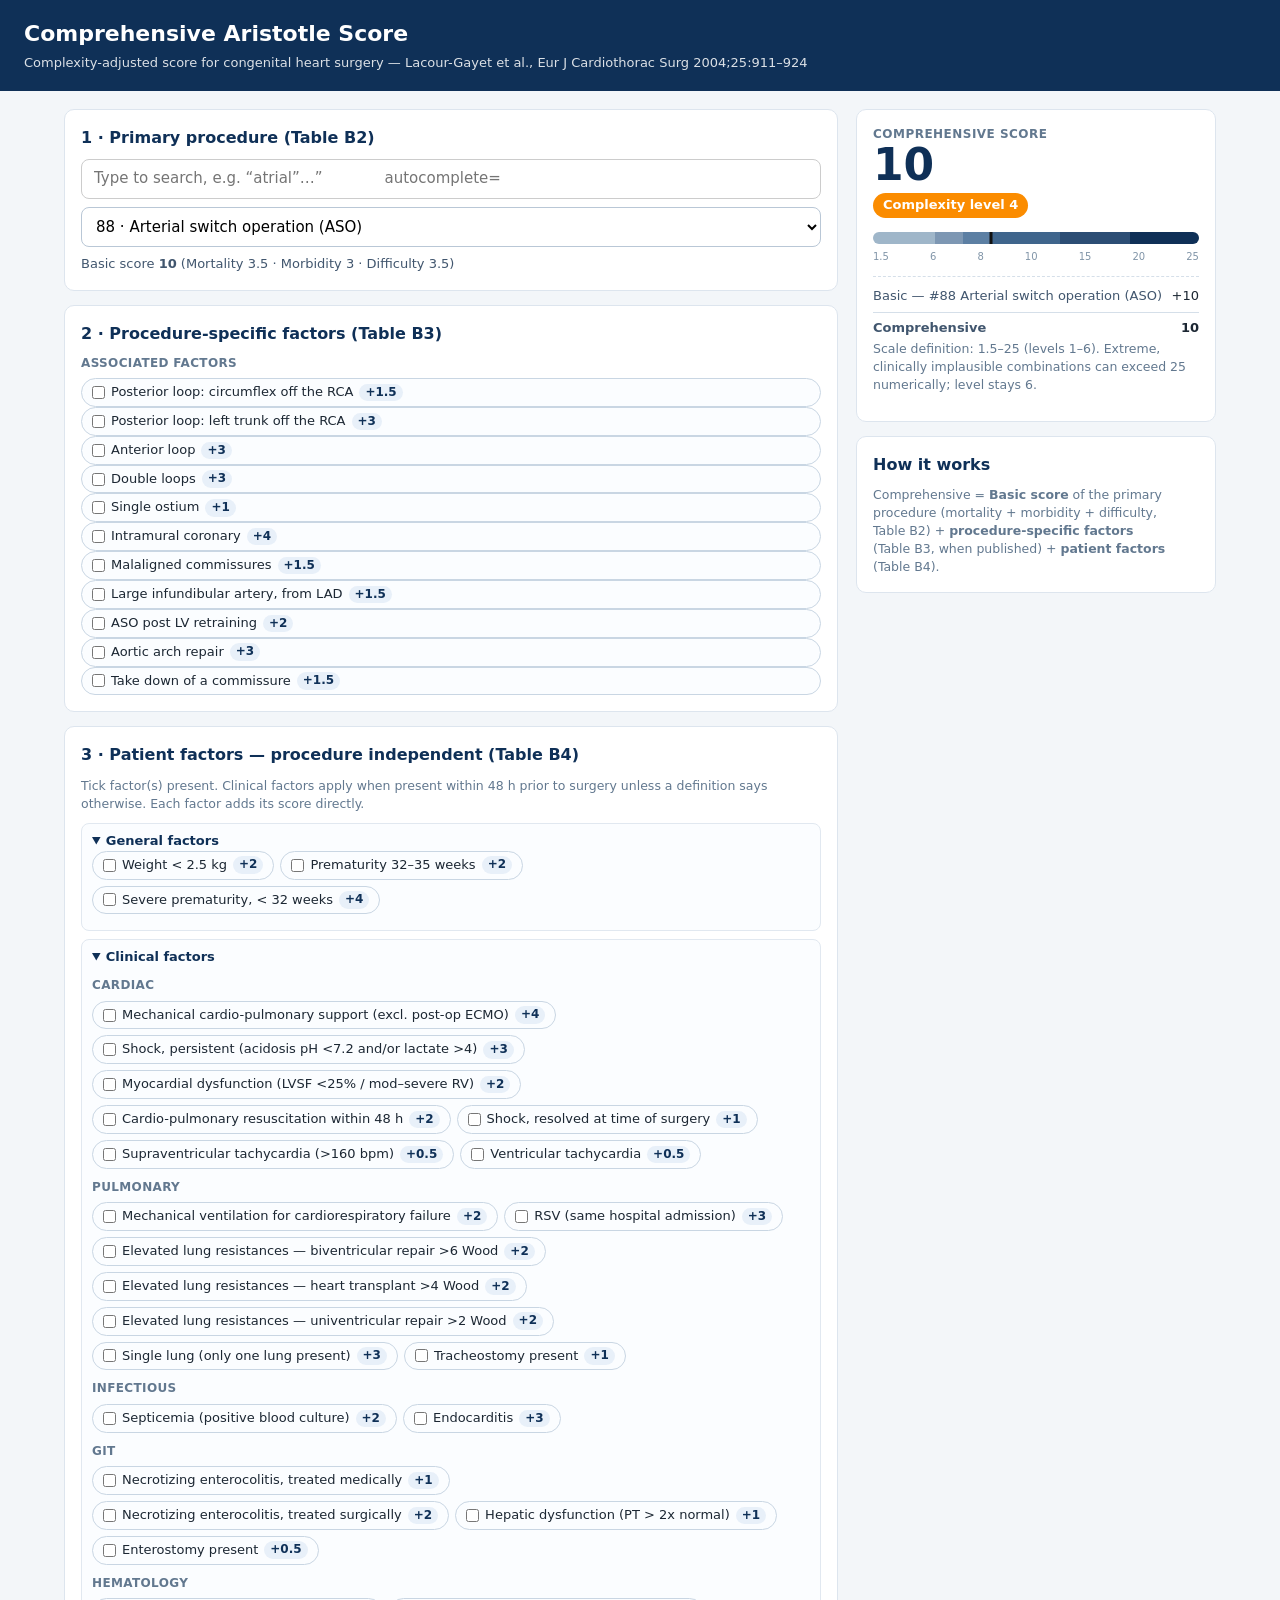
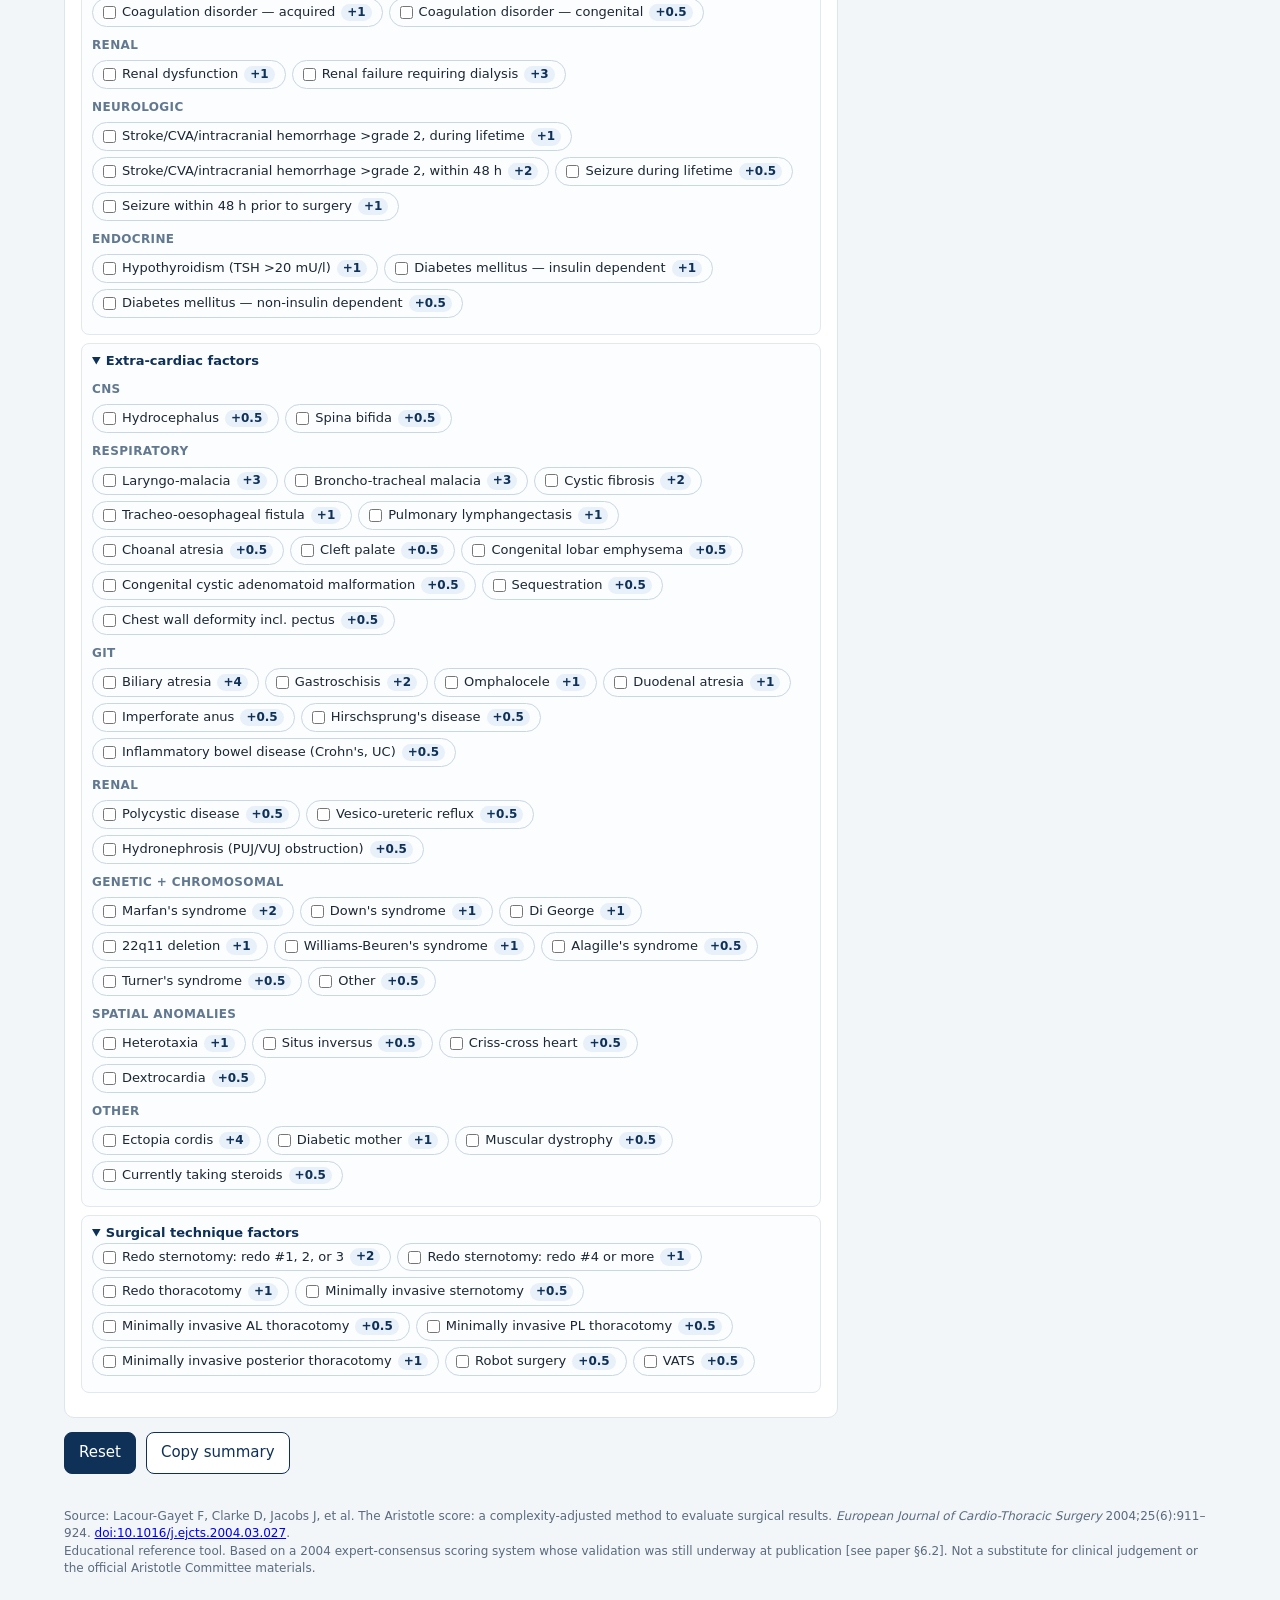
==== index.html @ 1d7e2fb7 "dropdown with typing" ====
<!DOCTYPE html>
<html lang="en">
<head>
<meta charset="utf-8">
<meta name="viewport" content="width=device-width, initial-scale=1">
<title>Comprehensive Aristotle Score Calculator</title>
<style>
*{box-sizing:border-box}
body{margin:0;font:15px/1.45 system-ui,-apple-system,"Segoe UI",Roboto,sans-serif;color:#1c2733;background:#f3f6f9}
header{background:#0f3057;color:#fff;padding:18px 24px}
h1{margin:0;font-size:22px}
.sub{margin:4px 0 0;font-size:13px;opacity:.85}
main{display:grid;grid-template-columns:minmax(0,1fr) 360px;gap:18px;padding:18px 24px;max-width:1200px;margin:0 auto}
@media(max-width:900px){main{grid-template-columns:1fr}}
.card{background:#fff;border:1px solid #dde5ee;border-radius:10px;padding:16px;margin-bottom:14px}
.card h2{margin:0 0 10px;font-size:16px;color:#0f3057}
select,button{font:inherit}
select{width:100%;padding:9px 10px;border:1px solid #b9c7d6;border-radius:8px;background:#fff}
.info{margin-top:8px;font-size:13px;color:#41566e}
.chips{display:flex;flex-wrap:wrap;gap:6px;margin-bottom:8px}
.chip{display:flex;align-items:center;gap:6px;border:1px solid #c9d6e3;border-radius:999px;padding:4px 10px;font-size:13px;background:#fbfdff;cursor:pointer}
.chip input{margin:0}
.chip .pts{color:#0f3057;font-weight:600;font-size:12px;background:#e8f0f9;border-radius:999px;padding:0 6px}
.chip:has(input:checked){border-color:#0f3057;background:#e8f0f9}
details{border:1px solid #e1e8f0;border-radius:8px;margin-bottom:8px;padding:8px 10px;background:#fbfdff}
summary{cursor:pointer;font-weight:600;font-size:13px;color:#0f3057}
.subhead{font-size:12px;font-weight:700;text-transform:uppercase;letter-spacing:.03em;color:#62788f;margin:10px 0 6px}
aside{position:sticky;top:16px;align-self:start}
.score{font-size:44px;font-weight:700;color:#0f3057;line-height:1}
.score-label{font-size:12px;font-weight:700;text-transform:uppercase;letter-spacing:.04em;color:#62788f}
.level{display:inline-block;margin-top:6px;padding:3px 10px;border-radius:999px;font-size:13px;font-weight:600;color:#fff;background:#94a3b8}
.band{display:flex;height:12px;border-radius:999px;overflow:hidden;margin:14px 0 6px;position:relative}
.seg{height:100%}
.marker{position:absolute;top:-4px;bottom:-4px;width:3px;background:#111;border-radius:2px;transform:translateX(-50%)}
.bandscale{display:flex;justify-content:space-between;font-size:10px;color:#8195a8}
.bd{margin-top:12px;font-size:13px;border-top:1px dashed #d5dfe9;padding-top:8px}
.bd .row{display:flex;justify-content:space-between;gap:8px;padding:2px 0}
.bd .row.tot{font-weight:700;border-top:1px solid #d5dfe9;margin-top:4px;padding-top:6px}
.bd .lbl{color:#41566e}
.warn{margin-top:10px;font-size:13px;background:#fff7e6;border:1px solid #f0d9a8;color:#7a5b12;padding:8px 10px;border-radius:8px}
.row-btns{display:flex;gap:10px;flex-wrap:wrap}
button{padding:9px 14px;border-radius:8px;border:1px solid #0f3057;background:#0f3057;color:#fff;cursor:pointer}
button.secondary{background:#fff;color:#0f3057}
.hint{font-size:12.5px;color:#62788f;margin:0 0 10px}
footer{padding:16px 24px 30px;font-size:12px;color:#5a6b7d;max-width:1200px;margin:0 auto}
.none-note{font-size:13px;color:#62788f;font-style:italic}
#proc-search {
  width: 100%;
  margin-bottom: .5rem;
  padding: .5rem .75rem;
  font: inherit;
  border: 1px solid #ccc;
  border-radius: .5rem;
}
</style>
</head>
<body>
<header>
  <h1>Comprehensive Aristotle Score</h1>
  <p class="sub">Complexity-adjusted score for congenital heart surgery — Lacour-Gayet et&nbsp;al., Eur J Cardiothorac Surg 2004;25:911–924</p>
</header>
<main>
  <form id="form" onsubmit="return false">
    <section class="card">
      <!-- <h2>1 · Primary procedure (Table B2)</h2>
      <select id="proc" aria-label="Primary procedure"></select>
      <div id="proc-info" class="info"></div> -->

      <h2>1 · Primary procedure (Table B2)</h2>
      <input id="proc-search" type="text" list="proc-list"
             placeholder="Type to search, e.g. “atrial”…”
             autocomplete="off" spellcheck="false"
             aria-label="Search primary procedure">
      <datalist id="proc-list"></datalist>
      <select id="proc" aria-label="Primary procedure"></select>
      <div id="proc-info" class="info"></div>


    </section>

    <section class="card" id="sec-specific" hidden>
      <h2>2 · Procedure-specific factors (Table B3)</h2>
      <div id="specifics"></div>
    </section>

    <section class="card">
      <h2>3 · Patient factors — procedure independent (Table B4)</h2>
      <p class="hint">Tick factor(s) present. Clinical factors apply when present within 48&nbsp;h prior to surgery unless a definition says otherwise. Each factor adds its score directly.</p>
      <div id="b4body"></div>
    </section>

    <div class="row-btns">
      <button type="button" id="btn-reset">Reset</button>
      <button type="button" class="secondary" id="btn-copy">Copy summary</button>
    </div>
  </form>

  <aside>
    <div class="card">
      <div class="score-label">Comprehensive score</div>
      <div id="score" class="score">—</div>
      <div><span id="level" class="level">Select a procedure</span></div>
      <div class="band" id="band"></div>
      <div class="bandscale"><span>1.5</span><span>6</span><span>8</span><span>10</span><span>15</span><span>20</span><span>25</span></div>
      <div id="breakdown" class="bd"></div>
      <div id="override-note" class="warn" hidden></div>
      <p class="hint">Scale definition: 1.5–25 (levels 1–6). Extreme, clinically implausible combinations can exceed 25 numerically; level stays 6.</p>
    </div>
    <div class="card">
      <h2>How it works</h2>
      <p class="hint" style="margin:0">Comprehensive = <b>Basic score</b> of the primary procedure (mortality + morbidity + difficulty, Table&nbsp;B2) + <b>procedure-specific factors</b> (Table&nbsp;B3, when published) + <b>patient factors</b> (Table&nbsp;B4).</p>
    </div>
  </aside>
</main>
<footer>
  Source: Lacour-Gayet F, Clarke D, Jacobs J, et&nbsp;al. The Aristotle score: a complexity-adjusted method to evaluate surgical results.
  <i>European Journal of Cardio-Thoracic Surgery</i> 2004;25(6):911–924. <a href="https://doi.org/10.1016/j.ejcts.2004.03.027">doi:10.1016/j.ejcts.2004.03.027</a>.<br>
  Educational reference tool. Based on a 2004 expert-consensus scoring system whose validation was still underway at publication [see paper §6.2]. Not a substitute for clinical judgement or the official Aristotle Committee materials.
</footer>
<script>
"use strict";
/* Table B2: [no, name, mortality, morbidity, difficulty]. Total = sum of last three (verified against the paper). */
const B2R=[
  [1,"PFO, Primary closure",1.0,1.0,1.0],
  [2,"ASD repair, Primary closure",1.0,1.0,1.0],
  [3,"ASD repair, Patch",1.0,1.0,1.0],
  [4,"ASD, Common atrium (Single atrium), Septation",1.0,1.0,1.8],
  [5,"ASD creation/enlargement",1.0,2.0,1.0],
  [6,"ASD partial closure",1.0,1.0,1.0],
  [7,"Atrial septal fenestration",2.0,2.0,1.0],
  [8,"VSD repair, Primary closure",2.0,2.0,2.0],
  [9,"VSD repair, Patch",2.0,2.0,2.0],
  [10,"VSD, Multiple, Repair",3.0,2.5,3.5],
  [11,"VSD creation/enlargement",3.0,3.0,3.0],
  [12,"Ventricular septal fenestration",3.0,2.0,2.5],
  [13,"AVC (AVSD) repair, Complete (CAVSD)",3.0,3.0,3.0],
  [14,"AVC (AVSD) repair, Intermediate (transitional)",1.5,1.5,2.0],
  [15,"AVC (AVSD) repair, Partial (incomplete) (PAVSD)",1.0,1.0,2.0],
  [16,"AP window repair",2.0,2.0,2.0],
  [17,"Pulmonary artery origin from ascending aorta (hemitruncus) repair",3.0,3.0,3.0],
  [18,"Truncus arteriosus repair",4.0,3.0,4.0],
  [19,"Valvuloplasty, Truncal valve",2.0,2.0,3.0],
  [20,"Valve replacement, Truncal valve",2.0,2.0,2.0],
  [21,"PAPVC repair",2.0,1.0,2.0],
  [22,"PAPVC, Scimitar, Repair",3.0,2.0,3.0],
  [23,"TAPVC repair",3.0,3.0,3.0],
  [24,"Cor triatriatum repair",2.0,2.0,2.8],
  [25,"Pulmonary venous stenosis repair",4.0,4.0,4.0],
  [26,"Atrial baffle procedure (non-Mustard, non-Senning)",2.8,2.0,3.0],
  [27,"Anomalous systemic venous connection repair",2.0,2.0,3.0],
  [28,"Systemic venous stenosis repair",3.0,2.0,3.0],
  [29,"TOF repair, No ventriculotomy",3.0,2.0,3.0],
  [30,"TOF repair, Ventriculotomy, Non-transanular patch",2.5,2.0,3.0],
  [31,"TOF repair, Ventriculotomy, Transanular patch",3.0,2.0,3.0],
  [32,"TOF repair, RV-PA conduit",3.0,2.0,3.0],
  [33,"TOF—AVC (AVSD) repair",4.0,3.0,4.0],
  [34,"TOF—Absent pulmonary valve repair",3.0,3.0,3.3],
  [35,"Pulmonary atresia—VSD (including TOF, PA) repair",3.0,3.0,3.0],
  [36,"Pulmonary atresia—VSD—MAPCA (pseudotruncus) repair",4.0,3.0,4.0],
  [37,"Unifocalization MAPCA (s)",4.0,3.0,4.0],
  [38,"Occlusion MAPCA (s)",2.0,2.0,3.0],
  [39,"Valvuloplasty, Tricuspid",2.0,2.0,3.0],
  [40,"Valve replacement, Tricuspid (TVR)",2.5,2.0,3.0],
  [41,"Valve closure, Tricuspid (exclusion, univentricular)",4.0,3.0,2.0],
  [42,"Valve excision, Tricuspid (no replacement)",3.0,3.0,1.0],
  [43,"RVOT procedure",2.0,2.0,2.5],
  [44,"1 1/2 ventricular repair",3.0,3.0,3.0],
  [45,"PA reconstruction (plasty), Main (trunk)",2.0,2.0,2.0],
  [46,"PA reconstruction (plasty), Branch, Central",2.8,2.0,3.0],
  [47,"PA reconstruction (plasty), Branch, Peripheral",2.8,2.0,3.0],
  [48,"DCRV repair",2.0,2.0,3.0],
  [49,"Conduit reoperation",3.0,2.0,3.0],
  [50,"Valvuloplasty, Pulmonic",1.8,1.8,2.0],
  [51,"Valve replacement, Pulmonic (PVR)",2.0,2.0,2.5],
  [52,"Conduit placement, RV to PA",2.5,2.0,3.0],
  [53,"Conduit placement, LV to PA",3.0,2.0,3.0],
  [54,"Valvuloplasty, Aortic",3.0,2.0,3.0],
  [55,"Valve replacement, Aortic (AVR), Mechanical",2.0,2.0,3.0],
  [56,"Valve replacement, Aortic (AVR), Bioprosthetic",2.0,2.0,3.0],
  [57,"Valve replacement, Aortic (AVR), Homograft",3.0,2.0,3.5],
  [58,"Aortic root replacement",2.5,2.0,3.5],
  [59,"Aortic root replacement, Mechanical",3.3,2.0,3.5],
  [60,"Aortic root replacement, Homograft",3.5,2.0,4.0],
  [61,"Ross procedure",4.0,2.3,4.0],
  [62,"Konno procedure",4.0,3.0,4.0],
  [63,"Ross–Konno procedure",4.5,3.0,5.0],
  [64,"Aortic stenosis, Subvalvar, Repair",2.0,1.8,2.5],
  [65,"Aortic stenosis, Supravalvar, Repair",2.5,2.0,3.0],
  [66,"Sinus of Valsalva, Aneurysm repair",2.5,2.0,3.0],
  [67,"LV to aorta tunnel repair",3.0,2.3,3.0],
  [68,"Valvuloplasty, Mitral",3.0,2.0,3.0],
  [69,"Mitral stenosis, Supravalvar mitral ring repair",3.0,2.0,3.0],
  [70,"Valve replacement, Mitral (MVR)",2.5,2.0,3.0],
  [71,"Norwood procedure",5.0,4.5,5.0],
  [72,"HLHS biventricular repair",5.0,5.0,5.0],
  [73,"Transplant, Heart",3.0,3.3,3.0],
  [74,"Transplant, Heart and lung(s)",4.0,5.0,4.3],
  [75,"Partial left ventriculectomy (LV volume reduction) (Batista)",4.0,4.0,4.0],
  [76,"Pericardial drainage procedure",1.0,1.0,1.0],
  [77,"Pericardiectomy",2.0,2.0,2.0],
  [78,"Fontan, Atrio-pulmonary connection",3.0,3.0,3.0],
  [79,"Fontan, Atrio-ventricular connection",3.0,3.0,3.0],
  [80,"Fontan, TCPC, Lateral tunnel, Fenestrated",3.0,3.0,3.0],
  [81,"Fontan, TCPC, Lateral tunnel, Non-fenestrated",3.0,3.0,3.0],
  [82,"Fontan, TCPC, External conduit, Fenestrated",3.0,3.0,3.0],
  [83,"Fontan, TCPC, External conduit, Non-fenestrated",3.0,3.0,3.0],
  [84,"Congenitally corrected TGA, Double switch (atrial switch + ASO)",5.0,3.8,5.0],
  [85,"Congenitally corrected TGA, Atrial switch and Rastelli",4.0,3.0,4.0],
  [86,"Congenitally corrected TGA, VSD closure",3.0,3.0,3.0],
  [87,"Congenitally corrected TGA, VSD closure and LV to PA conduit",4.0,3.0,4.0],
  [88,"Arterial switch operation (ASO)",3.5,3.0,3.5],
  [89,"Arterial switch operation (ASO) and VSD repair",4.0,3.0,4.0],
  [90,"Senning",3.0,2.5,3.0],
  [91,"Mustard",3.0,3.0,3.0],
  [92,"Rastelli",3.0,3.0,4.0],
  [93,"REV",4.0,3.0,4.0],
  [94,"DORV, Intraventricular tunnel repair",3.3,3.0,4.0],
  [95,"DOLV repair",4.0,3.0,4.0],
  [96,"Anomalous origin of coronary artery from pulmonary artery repair",3.0,3.0,4.0],
  [97,"Coronary artery fistula ligation",1.0,2.0,1.0],
  [98,"Coronary artery bypass",2.5,2.0,3.0],
  [99,"Coarctation repair, End to end",2.0,2.0,2.0],
  [100,"Coarctation repair, End to end, Extended",3.0,2.0,3.0],
  [101,"Coarctation repair, Subclavian flap",2.0,2.0,2.0],
  [102,"Coarctation repair, Patch aortoplasty",2.0,2.0,2.0],
  [103,"Coarctation repair, Interposition graft",2.8,2.0,3.0],
  [104,"Aortic arch repair",2.0,2.0,3.0],
  [105,"Interrupted aortic arch repair",3.8,3.0,4.0],
  [106,"PDA closure, Surgical",1.0,1.0,1.0],
  [107,"Vascular ring repair",2.0,2.0,2.0],
  [108,"Pulmonary artery sling repair",3.0,3.0,3.0],
  [109,"Aortic aneurysm repair",3.0,2.8,3.0],
  [110,"Aortic dissection repair",4.0,3.0,4.0],
  [111,"Lung biopsy",1.5,2.0,1.5],
  [112,"Transplant, Lung(s)",4.0,4.0,4.0],
  [113,"Pectus repair",2.0,1.0,2.3],
  [114,"Pacemaker implantation, Permanent",1.0,1.0,1.0],
  [115,"Pacemaker procedure",1.0,1.0,1.0],
  [116,"ICD (AICD) implantation",1.5,1.0,1.5],
  [117,"ICD (AICD) procedure",1.5,1.0,1.5],
  [118,"Arrhythmia surgery — atrial, Surgical ablation",3.0,2.0,3.0],
  [119,"Shunt, Systemic to pulmonary, Modified Blalock-Taussig (MBTS)",2.0,2.0,2.3],
  [120,"Shunt, Systemic to pulmonary, Central (aorta or main PA)",2.0,2.0,2.8],
  [121,"Shunt, Ligation and takedown",1.5,1.0,1.0],
  [122,"PA banding (PAB)",2.0,2.0,2.0],
  [123,"PA debanding",2.0,2.0,2.0],
  [124,"Damus–Kaye–Stansel (DKS), AP anastomosis without arch reconstruction",3.0,3.0,3.5],
  [125,"Bidirectional cavopulmonary anastomosis (bidirectional Glenn)",2.3,2.0,2.5],
  [126,"Glenn (unidirectional cavopulmonary anastomosis)",2.5,2.0,2.5],
  [127,"Bilateral bidirectional cavopulmonary anastomosis (BBDCPA)",2.5,2.0,3.0],
  [128,"Hemifontan",3.0,2.0,3.0],
  [129,"Aneurysm, Ventricular, Right, Repair",3.0,2.0,3.0],
  [130,"Aneurysm, Ventricular, Left, Repair",3.0,2.5,3.5],
  [131,"Aneurysm, Pulmonary artery, Repair",3.0,2.0,3.0],
  [132,"Cardiac tumor resection",3.0,2.0,3.0],
  [133,"Ligation, Pulmonary artery",1.5,2.0,1.5],
  [134,"Pulmonary embolectomy",3.0,3.0,2.0],
  [135,"Pleural drainage procedure",0.5,0.5,0.5],
  [136,"Ligation, Thoracic duct",1.0,2.0,1.0],
  [137,"Decortication",1.0,1.0,3.0],
  [138,"Intra-aortic balloon pump (IABP) insertion",0.5,1.0,0.5],
  [139,"ECMO procedure",2.0,3.0,1.0],
  [140,"Right/left heart assist device procedure",2.0,3.0,2.0],
  [141,"Bronchoscopy",0.5,0.5,0.5],
  [142,"Diaphragm plication",1.0,2.0,1.0],
  [143,"Delayed sternal closure",0.5,0.5,0.5],
  [144,"Mediastinal exploration",0.5,0.5,0.5],
  [145,"Sternotomy wound drainage",0.5,0.5,0.5]
  ];
/* Table B3: procedure-specific modifiers keyed by primary procedure number.
   mods = anatomical/associated checkboxes (m=mortality, mb=morbidity, d=difficulty).
   age  = age rule (threshold reconstructed from clinical logic — see note in chat).
   ovr  = "score as primary procedure" overrides -> swap primary basic score to that #. */
const B3={
  9:{ m:[
      {l:"Apical VSD",m:1.0,mb:1.0,d:2.0},
      {l:"Inlet VSD",m:0.0,mb:1.0,d:0.0},
      {l:"Straddling AV valve",m:1.0,mb:1.0,d:1.0},
      {l:"Non-Fallot RVOTO repair",m:0.0,mb:0.0,d:1.0}],
    age:{l:"Age < 1 month",m:0.5,mb:0.5,d:0.0},
    ovr:[{l:"Aortic arch repair (excl. IAA) → primary becomes #104",no:104},
         {l:"Aortic valve repair (Valvuloplasty, aortic) → primary becomes #54",no:54}] },
  18:{ m:[
      {l:"VSD enlargement",m:0.0,mb:0.0,d:1.0},
      {l:"Valvuloplasty, Truncal valve",m:0.5,mb:0.5,d:1.0},
      {l:"Replacement, Truncal valve",m:0.5,mb:0.5,d:1.0},
      {l:"Pulmonary artery branch repair",m:0.5,mb:0.5,d:2.0}],
    age:null,
    ovr:[{l:"Interrupted aortic arch repair → primary becomes #105",no:105}] },
  31:{ m:[
      {l:"Coronary anomaly, LAD from RCA",m:0.5,mb:0.5,d:1.5},
      {l:"Multiple VSD repair",m:0.5,mb:0.5,d:1.0},
      {l:"Pulmonary artery branch repair",m:0.5,mb:0.5,d:1.5}],
    age:{l:"Age < 1 month",m:0.0,mb:1.5,d:1.0},
    ovr:[{l:"TOF, AVC (AVSD) repair → primary becomes #33",no:33},
         {l:"TOF, Absent pulmonary valve repair → primary becomes #34",no:34}] },
  61:{ m:[
      {l:"Previous homograft",m:0.5,mb:0.5,d:2.0},
      {l:"Endocarditis",m:0.5,mb:1.0,d:0.5},
      {l:"Endocarditis with annular abscess",m:1.0,mb:1.0,d:2.0},
      {l:"Coronary artery bypass",m:0.5,mb:1.0,d:0.5},
      {l:"Mitral valvuloplasty",m:0.5,mb:0.0,d:0.5},
      {l:"Aortic arch repair (excl. IAA)",m:0.5,mb:0.0,d:0.5},
      {l:"Reduction annuloplasty",m:0.5,mb:0.5,d:1.0}],
    age:{l:"Age < 6 months",m:0.5,mb:1.0,d:0.5},
    ovr:null },
  71:{ m:[
      {l:"Aortic atresia",m:1.0,mb:1.0,d:1.0},
      {l:"Obstructed pulmonary venous return (no ASD)",m:2.0,mb:1.5,d:0.5},
      {l:"AV valve regurgitation, Grade 3 and 4",m:1.0,mb:2.0,d:0.5},
      {l:"Aberrant right subclavian artery (except Sanno shunt)",m:1.0,mb:0.5,d:0.5},
      {l:"IAA repair",m:1.0,mb:1.0,d:0.5},
      {l:"TAPVD repair",m:1.0,mb:1.0,d:2.0}],
    age:{l:"Age > 1 month",m:1.0,mb:2.0,d:0.0},
    ovr:null },
  88:{ m:[
      {l:"Posterior loop: circumflex off the RCA",m:0.5,mb:0.5,d:0.5},
      {l:"Posterior loop: left trunk off the RCA",m:1.0,mb:1.0,d:1.0},
      {l:"Anterior loop",m:1.0,mb:1.0,d:1.0},
      {l:"Double loops",m:1.0,mb:1.0,d:1.0},
      {l:"Single ostium",m:0.0,mb:0.0,d:1.0},
      {l:"Intramural coronary",m:1.0,mb:1.0,d:2.0},
      {l:"Malaligned commissures",m:0.5,mb:0.5,d:0.5},
      {l:"Large infundibular artery, from LAD",m:0.5,mb:0.5,d:0.5},
      {l:"ASO post LV retraining",m:0.5,mb:0.5,d:1.0},
      {l:"Aortic arch repair",m:0.5,mb:1.0,d:1.5},
      {l:"Take down of a commissure",m:0.5,mb:0.5,d:0.5}],
    age:null,
    ovr:null }
};

/* Table B4: patient (procedure-independent) factors. Groups may have flat `items` or `subs`. */
const B4=[
 {t:"General factors",items:[
   {l:"Weight < 2.5 kg",s:2},
   {l:"Prematurity 32–35 weeks",s:2},
   {l:"Severe prematurity, < 32 weeks",s:4}]},
 {t:"Clinical factors",subs:[
   {n:"Cardiac",items:[
     {l:"Mechanical cardio-pulmonary support (excl. post-op ECMO)",s:4},
     {l:"Shock, persistent (acidosis pH <7.2 and/or lactate >4)",s:3},
     {l:"Myocardial dysfunction (LVSF <25% / mod–severe RV)",s:2},
     {l:"Cardio-pulmonary resuscitation within 48 h",s:2},
     {l:"Shock, resolved at time of surgery",s:1},
     {l:"Supraventricular tachycardia (>160 bpm)",s:0.5},
     {l:"Ventricular tachycardia",s:0.5}]},
   {n:"Pulmonary",items:[
     {l:"Mechanical ventilation for cardiorespiratory failure",s:2},
     {l:"RSV (same hospital admission)",s:3},
     {l:"Elevated lung resistances — biventricular repair >6 Wood",s:2},
     {l:"Elevated lung resistances — heart transplant >4 Wood",s:2},
     {l:"Elevated lung resistances — univentricular repair >2 Wood",s:2},
     {l:"Single lung (only one lung present)",s:3},
     {l:"Tracheostomy present",s:1}]},
   {n:"Infectious",items:[
     {l:"Septicemia (positive blood culture)",s:2},
     {l:"Endocarditis",s:3}]},
   {n:"GIT",items:[
     {l:"Necrotizing enterocolitis, treated medically",s:1},
     {l:"Necrotizing enterocolitis, treated surgically",s:2},
     {l:"Hepatic dysfunction (PT > 2x normal)",s:1},
     {l:"Enterostomy present",s:0.5}]},
   {n:"Hematology",items:[
     {l:"Coagulation disorder — acquired",s:1},
     {l:"Coagulation disorder — congenital",s:0.5}]},
   {n:"Renal",items:[
     {l:"Renal dysfunction",s:1},
     {l:"Renal failure requiring dialysis",s:3}]},
   {n:"Neurologic",items:[
     {l:"Stroke/CVA/intracranial hemorrhage >grade 2, during lifetime",s:1},
     {l:"Stroke/CVA/intracranial hemorrhage >grade 2, within 48 h",s:2},
     {l:"Seizure during lifetime",s:0.5},
     {l:"Seizure within 48 h prior to surgery",s:1}]},
   {n:"Endocrine",items:[
     {l:"Hypothyroidism (TSH >20 mU/l)",s:1},
     {l:"Diabetes mellitus — insulin dependent",s:1},
     {l:"Diabetes mellitus — non-insulin dependent",s:0.5}]}
 ]},
 {t:"Extra-cardiac factors",subs:[
   {n:"CNS",items:[{l:"Hydrocephalus",s:0.5},{l:"Spina bifida",s:0.5}]},
   {n:"Respiratory",items:[
     {l:"Laryngo-malacia",s:3},{l:"Broncho-tracheal malacia",s:3},
     {l:"Cystic fibrosis",s:2},{l:"Tracheo-oesophageal fistula",s:1},
     {l:"Pulmonary lymphangectasis",s:1},{l:"Choanal atresia",s:0.5},
     {l:"Cleft palate",s:0.5},{l:"Congenital lobar emphysema",s:0.5},
     {l:"Congenital cystic adenomatoid malformation",s:0.5},
     {l:"Sequestration",s:0.5},{l:"Chest wall deformity incl. pectus",s:0.5}]},
   {n:"GIT",items:[
     {l:"Biliary atresia",s:4},{l:"Gastroschisis",s:2},{l:"Omphalocele",s:1},
     {l:"Duodenal atresia",s:1},{l:"Imperforate anus",s:0.5},
     {l:"Hirschsprung's disease",s:0.5},
     {l:"Inflammatory bowel disease (Crohn's, UC)",s:0.5}]},
   {n:"Renal",items:[
     {l:"Polycystic disease",s:0.5},{l:"Vesico-ureteric reflux",s:0.5},
     {l:"Hydronephrosis (PUJ/VUJ obstruction)",s:0.5}]},
   {n:"Genetic + chromosomal",items:[
     {l:"Marfan's syndrome",s:2},{l:"Down's syndrome",s:1},
     {l:"Di George",s:1},{l:"22q11 deletion",s:1},
     {l:"Williams-Beuren's syndrome",s:1},{l:"Alagille's syndrome",s:0.5},
     {l:"Turner's syndrome",s:0.5},{l:"Other",s:0.5}]},
   {n:"Spatial anomalies",items:[
     {l:"Heterotaxia",s:1},{l:"Situs inversus",s:0.5},
     {l:"Criss-cross heart",s:0.5},{l:"Dextrocardia",s:0.5}]},
   {n:"Other",items:[
     {l:"Ectopia cordis",s:4},{l:"Diabetic mother",s:1},
     {l:"Muscular dystrophy",s:0.5},{l:"Currently taking steroids",s:0.5}]}
 ]},
 {t:"Surgical technique factors",items:[
   {l:"Redo sternotomy: redo #1, 2, or 3",s:2},
   {l:"Redo sternotomy: redo #4 or more",s:1},
   {l:"Redo thoracotomy",s:1},
   {l:"Minimally invasive sternotomy",s:0.5},
   {l:"Minimally invasive AL thoracotomy",s:0.5},
   {l:"Minimally invasive PL thoracotomy",s:0.5},
   {l:"Minimally invasive posterior thoracotomy",s:1},
   {l:"Robot surgery",s:0.5},
   {l:"VATS",s:0.5}]}
];
const byNo={}; B2R.forEach(r=>byNo[r[0]]=r);
const fmt=n=>(Math.round(n*100)/100).toFixed(2).replace(/\.?0+$/,"");

/* complexity level 1–6 */
function levelOf(s){
  if(s<=5.9)return 1; if(s<=7.9)return 2; if(s<=9.9)return 3;
  if(s<=15)return 4; if(s<=20)return 5; return 6;
}
const LEVEL_COLORS={1:"#43a047",2:"#7cb342",3:"#f9a825",4:"#fb8c00",5:"#e53935",6:"#b71c1c"};
const BAND_COLORS=["#9fb6c9","#7d97b3","#5c7fa3","#3f658c","#2c4d74","#0f3057"];
const BAND_STOPS=[1.5,6,8,10,15,20,25];

/* build band segments once */
(function buildBand(){
  const band=document.getElementById("band");
  for(let i=0;i<BAND_STOPS.length-1;i++){
    const w=((BAND_STOPS[i+1]-BAND_STOPS[i])/(25-1.5)*100);
    const seg=document.createElement("div");
    seg.className="seg"; seg.style.width=w+"%"; seg.style.background=BAND_COLORS[i];
    band.appendChild(seg);
  }
  const mk=document.createElement("div"); mk.className="marker"; mk.id="marker"; mk.hidden=true;
  band.appendChild(mk);
})();

/* fill primary procedure select */
const proc=document.getElementById("proc");
B2R.forEach(r=>{
  const o=document.createElement("option");
  o.value=r[0]; o.textContent=r[0]+"  ·  "+r[1]; proc.appendChild(o);
});
proc.value="88"; // sensible default (ASO)

/* Change #1: searchable Table B2 procedure picker */
(function () {
  const sel  = document.getElementById("proc");
  const inp  = document.getElementById("proc-search");
  const list = document.getElementById("proc-list");

  // Suggest from the same source as the <select>
  for (const o of sel.options) {
    if (o.value === "") continue;            // skip the empty placeholder option
    const d = document.createElement("option");
    d.value = o.textContent;
    list.appendChild(d);
  }

  // User picks a suggestion → mirror it into the <select> and
  // fire "change" so your existing handler recomputes the score.
  inp.addEventListener("change", () => {
    const hit = [...sel.options].find(o => o.textContent === inp.value);
    if (hit) {
      sel.value = hit.value;
      sel.dispatchEvent(new Event("change"));
    }
  });
})();



function chipEl(dataAttr,val,label){
  const lab=document.createElement("label"); lab.className="chip";
  const cb=document.createElement("input"); cb.type="checkbox";
  if(dataAttr)cb.dataset[dataAttr]=val;
  lab.appendChild(cb);
  const span=document.createElement("span"); span.textContent=label; lab.appendChild(span);
  const pts=document.createElement("span"); pts.className="pts"; pts.textContent="+"+fmt(val);
  lab.appendChild(pts);
  return lab;
}

/* render B3 section for the currently chosen primary */
function renderSpecifics(){
  const sec=document.getElementById("sec-specific"), box=document.getElementById("specifics");
  const pno=parseInt(proc.value,10), cfg=B3[pno];
  if(!cfg){ sec.hidden=true; box.innerHTML="";
    document.getElementById("sec-none").hidden=false; return; }
  sec.hidden=false; box.innerHTML="";
  if(cfg.ovr&&cfg.ovr.length){
    const h=document.createElement("div"); h.className="subhead"; h.textContent="Score as primary procedure (override)"; box.appendChild(h);
    const sel=document.createElement("select"); sel.id="ovr";
    const def=document.createElement("option"); def.value=""; def.textContent="No override"; sel.appendChild(def);
    cfg.ovr.forEach(o=>{const op=document.createElement("option");op.value=o.no;op.textContent=o.l;sel.appendChild(op);});
    box.appendChild(sel);
    const not=document.createElement("div"); not.id="sec-none"; not.hidden=true; box.appendChild(not);
  } else {
    const not=document.createElement("div"); not.id="sec-none"; not.hidden=true; box.appendChild(not);
  }
  const chrome=document.createElement("div"); chrome.className="subhead"; chrome.textContent="Associated factors"; box.appendChild(chrome);
  cfg.m.forEach(mt=>box.appendChild(chipEl("b3m",fmt(mt.m+mt.mb+mt.d),mt.l)));
  if(cfg.age)box.appendChild(chipEl("b3m",fmt(cfg.age.m+cfg.age.mb+cfg.age.d),cfg.age.l));
}

/* render B4 once */
(function renderB4(){
  const body=document.getElementById("b4body");
  B4.forEach(g=>{
    const d=document.createElement("details"); d.open=true;
    const s=document.createElement("summary"); s.textContent=g.t; d.appendChild(s);
    if(g.items){
      const wrap=document.createElement("div"); wrap.className="chips";
      g.items.forEach(it=>wrap.appendChild(chipEl("b4",it.s,it.l)));
      d.appendChild(wrap);
    }
    if(g.subs)g.subs.forEach(sub=>{
      const sh=document.createElement("div"); sh.className="subhead"; sh.textContent=sub.n; d.appendChild(sh);
      const wrap=document.createElement("div"); wrap.className="chips";
      sub.items.forEach(it=>wrap.appendChild(chipEl("b4",it.s,it.l)));
      d.appendChild(wrap);
    });
    body.appendChild(d);
  });
})();

/* main recompute */
function recompute(){
  const pno=parseInt(proc.value,10);
  const ovrSel=document.getElementById("ovr");
  const ovrNo=ovrSel?parseInt(ovrSel.value,10)||null:null;
  const effNo=ovrNo||pno;
  const eff=byNo[effNo];
  const basic=eff[2]+eff[3]+eff[4];

  /* procedure-specific modifiers */
  let spec=0; const specList=[];
  document.querySelectorAll('#specifics input[data-b3m]:checked').forEach(cb=>{
    spec+=parseFloat(cb.dataset.b3m);
    specList.push({l:cb.closest("label").childNodes[1].textContent,t:parseFloat(cb.dataset.b3m)});
  });

  /* patient factors */
  let pat=0; const patList=[];
  document.querySelectorAll('input[data-b4]:checked').forEach(cb=>{
    pat+=parseFloat(cb.dataset.b4);
    patList.push({l:cb.closest("label").childNodes[1].textContent,t:parseFloat(cb.dataset.b4)});
  });

  const total=basic+spec+pat;
  const lvl=levelOf(total);

  /* score + level */
  document.getElementById("score").textContent=fmt(total);
  const lvlEl=document.getElementById("level");
  lvlEl.textContent="Complexity level "+lvl; lvlEl.style.background=LEVEL_COLORS[lvl];

  /* marker position on the 1.5–25 band */
  const mk=document.getElementById("marker");
  const pos=Math.min(100,Math.max(0,(total-1.5)/(25-1.5)*100));
  mk.style.left=pos+"%"; mk.hidden=false;

  /* primary info */
  document.getElementById("proc-info").innerHTML=
    "Basic score <b>"+fmt(basic)+"</b>  (Mortality "+fmt(eff[2])+" · Morbidity "+fmt(eff[3])+" · Difficulty "+fmt(eff[4])+")";

  /* override warning */
  const ovNote=document.getElementById("override-note");
  if(ovrNo){ ovNote.hidden=false;
    ovNote.textContent="Overridden: primary scored as #"+ovrNo+" "+byNo[ovrNo][1];
  } else ovNote.hidden=true;

  /* breakdown */
  const bd=document.getElementById("breakdown"); bd.innerHTML="";
  const row=(label,val)=>{const r=document.createElement("div");r.className="row";
    r.innerHTML='<span class="lbl"></span><span></span>';
    r.children[0].textContent=label; r.children[1].textContent="+"+fmt(val); bd.appendChild(r);};
  row("Basic — #"+effNo+" "+eff[1],basic);
  specList.forEach(s=>row("  · "+s.l,s.t));
  patList.forEach(s=>row("  · "+s.l,s.t));
  const tot=document.createElement("div"); tot.className="row tot";
  tot.innerHTML='<span class="lbl">Comprehensive</span><span>'+fmt(total)+"</span>"; bd.appendChild(tot);
}

/* events */
proc.addEventListener("change",()=>{renderSpecifics();recompute();});
document.getElementById("form").addEventListener("input",recompute);
document.getElementById("form").addEventListener("change",recompute);

document.getElementById("btn-reset").addEventListener("click",()=>{
  document.querySelectorAll("input[type=checkbox]").forEach(c=>c.checked=false);
  const o=document.getElementById("ovr"); if(o)o.value="";
  proc.value="88"; renderSpecifics(); recompute();
});

document.getElementById("btn-copy").addEventListener("click",()=>{
  const s=document.getElementById("score").textContent;
  const l=document.getElementById("level").textContent;
  let txt="Comprehensive Aristotle Score: "+s+" ("+l+")\n";
  const eff=document.getElementById("proc-info").textContent;
  txt+="Primary/procedure: "+eff+"\n";
  const ov=document.getElementById("override-note"); if(!ov.hidden)txt+="Override: "+ov.textContent+"\n";
  const bd=document.getElementById("breakdown");
  txt+="\nBreakdown:\n";
  bd.querySelectorAll(".row").forEach(r=>{txt+="  "+r.children[0].textContent+"  "+r.children[1].textContent+"\n";});
  txt+="\nSource: Lacour-Gayet et al., EJC 2004;25:911-924 (educational reference only).";
  navigator.clipboard&&navigator.clipboard.writeText(txt);
  const b=document.getElementById("btn-copy"); const old=b.textContent; b.textContent="Copied!";
  setTimeout(()=>b.textContent=old,1200);
});

renderSpecifics(); recompute();
</script>

</body> 
</html>
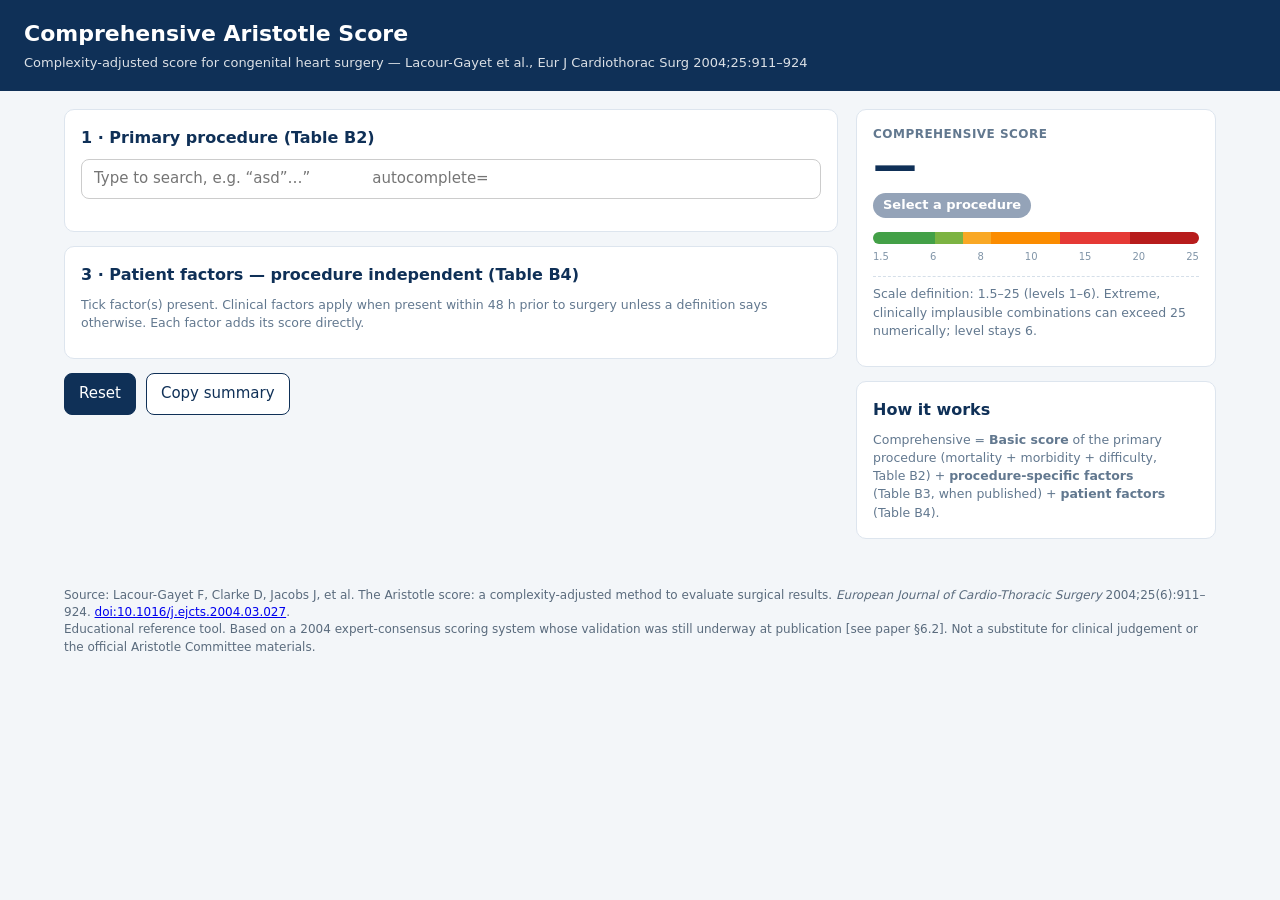
==== commit e3ead82d: "remove old dropdown, but introducing bugs when it comes to reselecting/undo selection" ====
--- a/index.html
+++ b/index.html
@@ -52,6 +52,37 @@
   border: 1px solid #ccc;
   border-radius: .5rem;
 }
+/* Selected state: mimic #proc (arrow, white, no text cursor) */
+#proc-search[aria-busy="true"] {
+  cursor: default;
+  background:
+    url("data:image/svg+xml;utf8,<svg xmlns='http://www.w3.org/2000/svg' width='12' height='8' viewBox='0 0 12 8'><path d='M1 1l5 5 5-5' fill='none' stroke='%23555' stroke-width='2'/></svg>")
+    no-repeat right .65rem center;
+  background-color: #fff;
+}
+#proc-search.cleared { animation: procCleared .4s ease; }
+@keyframes procCleared { from { border-color:#c33; background:#fff5f5; } }
+
+/* Suggestions styled like the native <select> dropdown */
+#proc-search ~ datalist {
+  min-width: 100%;
+  max-height: 240px;
+  background: white;
+  border: 1px solid #ccc;
+  border-radius: .5rem;
+  margin-top: .25rem;
+  box-shadow: 0 4px 10px rgba(0,0,0,.1);
+}
+#proc-search ~ datalist option {
+  padding: .35rem .7rem;
+  font: inherit;
+}
+#proc-search ~ datalist option:hover,
+#proc-search ~ datalist option:focus {
+  background: #007bff;
+  color: white;
+}
+
 </style>
 </head>
 <body>
@@ -68,11 +99,12 @@
 
       <h2>1 · Primary procedure (Table B2)</h2>
       <input id="proc-search" type="text" list="proc-list"
-             placeholder="Type to search, e.g. “atrial”…”
+             placeholder="Type to search, e.g. “asd”…”
              autocomplete="off" spellcheck="false"
              aria-label="Search primary procedure">
       <datalist id="proc-list"></datalist>
-      <select id="proc" aria-label="Primary procedure"></select>
+      <select id="proc" style="display:none;" aria-hidden="true"></select>  
+      <!-- aria-label="Primary procedure" -->
       <div id="proc-info" class="info"></div>
 
 
@@ -425,7 +457,8 @@
   if(s<=15)return 4; if(s<=20)return 5; return 6;
 }
 const LEVEL_COLORS={1:"#43a047",2:"#7cb342",3:"#f9a825",4:"#fb8c00",5:"#e53935",6:"#b71c1c"};
-const BAND_COLORS=["#9fb6c9","#7d97b3","#5c7fa3","#3f658c","#2c4d74","#0f3057"];
+const BAND_COLORS=["#43a047","#7cb342","#f9a825","#fb8c00","#e53935","#b71c1c"];
+// const BAND_COLORS=["#9fb6c9","#7d97b3","#5c7fa3","#3f658c","#2c4d74","#0f3057"];
 const BAND_STOPS=[1.5,6,8,10,15,20,25];
 
 /* build band segments once */
@@ -443,39 +476,120 @@
 
 /* fill primary procedure select */
 const proc=document.getElementById("proc");
+proc.appendChild(Object.assign(document.createElement("option"),{}));
+const blank = document.createElement("option");
+blank.value = ""; blank.textContent = "…";
+proc.appendChild(blank);
 B2R.forEach(r=>{
   const o=document.createElement("option");
   o.value=r[0]; o.textContent=r[0]+"  ·  "+r[1]; proc.appendChild(o);
 });
 proc.value="88"; // sensible default (ASO)
 
-/* Change #1: searchable Table B2 procedure picker */
+// /* Change #1: searchable Table B2 procedure picker */
+// (function () {
+//   const sel  = document.getElementById("proc");
+//   const inp  = document.getElementById("proc-search");
+//   const list = document.getElementById("proc-list");
+
+//   // Suggest from the same source as the <select>
+//   for (const o of sel.options) {
+//     if (o.value === "") continue;            // skip the empty placeholder option
+//     const d = document.createElement("option");
+//     d.value = o.textContent;
+//     list.appendChild(d);
+//   }
+
+//   // User picks a suggestion → mirror it into the <select> and
+//   // fire "change" so your existing handler recomputes the score.
+//   inp.addEventListener("change", () => {
+//     const hit = [...sel.options].find(o => o.textContent === inp.value);
+//     if (hit) {
+//       sel.value = hit.value;
+//       sel.dispatchEvent(new Event("change"));
+//     }
+//   });
+// })();
+
+/* Change #1b: B2 picker — select-styled when chosen; × to undo */
 (function () {
-  const sel  = document.getElementById("proc");
+  // const sel  = document.getElementById("proc");
   const inp  = document.getElementById("proc-search");
-  const list = document.getElementById("proc-list");
-
-  // Suggest from the same source as the <select>
-  for (const o of sel.options) {
-    if (o.value === "") continue;            // skip the empty placeholder option
-    const d = document.createElement("option");
-    d.value = o.textContent;
-    list.appendChild(d);
+  const PLACEHOLDER = "Type to search, e.g. “asd”…";
+
+  // Own datalist, built straight from the data (identical labels to #proc)
+  const dl = document.createElement("datalist");
+  for (const r of B2R) {
+    const o = document.createElement("option");
+    o.value = r[0] + "  ·  " + r[1];
+    dl.appendChild(o);
   }
-
-  // User picks a suggestion → mirror it into the <select> and
-  // fire "change" so your existing handler recomputes the score.
-  inp.addEventListener("change", () => {
+  document.body.appendChild(dl);
+  inp.setAttribute("list", dl.id || "");
+  dl.id = "proc-dl"; inp.setAttribute("list", dl.id);
+
+  let open = false;   // true = a search result is sitting in the box
+
+  function render() {
+    inp.setAttribute("aria-busy", open ? "true" : "false");
+    inp.placeholder = open ? "   ×" : PLACEHOLDER;
+    inp.readOnly = open;
+    dl.style.display = open ? "none" : "";
+  }
+
+  function undo() {          // × also clears the *procedure* selection
+    inp.value = "";
+    sel.value = "";                       // "no procedure" state
+    sel.dispatchEvent(new Event("change"));
+    open = false;
+    inp.classList.add("cleared");
+    setTimeout(() => inp.classList.remove("cleared"), 500);
+    inp.focus();
+  }
+
+  inp.addEventListener("change", () => {   // user picked a suggestion
     const hit = [...sel.options].find(o => o.textContent === inp.value);
-    if (hit) {
-      sel.value = hit.value;
-      sel.dispatchEvent(new Event("change"));
+    if (!hit) return;
+    sel.value = hit.value;
+    sel.dispatchEvent(new Event("change"));   // your original handler
+    open = true;
+    render();
+  });
+
+  inp.addEventListener("keydown", e => {
+    if (e.target !== inp) return;
+    if (e.key === "Enter") {                  // typed + Enter → first match
+      const [hit] = dl.options;
+      if (hit && inp.value) {
+        e.preventDefault();
+        inp.value = hit.value;
+        inp.dispatchEvent(new Event("change"));
+      }
+    }
+    else if (e.key === "Escape" && open) {
+      e.preventDefault();
+      undo();
     }
   });
+
+  inp.addEventListener("click", e => {
+    if (!open) return;                        // closed → normal caret
+    const r = inp.getBoundingClientRect();
+    if (e.clientX > r.right - 36) undo();     // hit the ×/arrow zone
+  });
+
+  inp.addEventListener("focus", () => {
+    if (open) undo();                         // reopening the box always starts fresh
+  });
+
+  const cur = [...sel.options].find(o => o.value === sel.value);
+  if (cur) { inp.value = cur.textContent; open = true; }
+  render();
 })();
 
 
 
+/* continued code from first prompt */
 function chipEl(dataAttr,val,label){
   const lab=document.createElement("label"); lab.className="chip";
   const cb=document.createElement("input"); cb.type="checkbox";
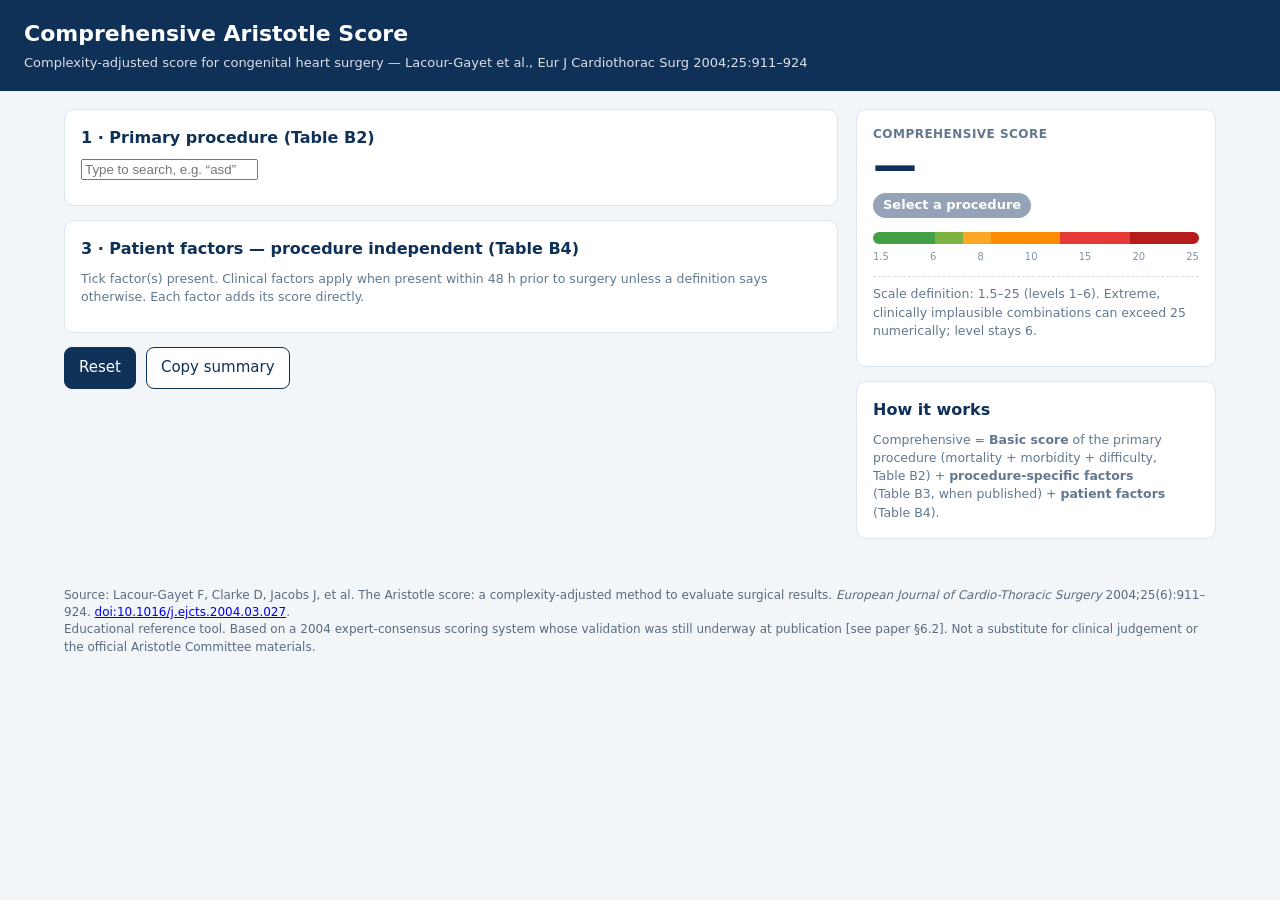
==== commit ea73dd5b: "update, extracting style.css snippet for correct dropdown" ====
--- a/index.html
+++ b/index.html
@@ -1,89 +1,12 @@
 <!DOCTYPE html>
 <html lang="en">
 <head>
-<meta charset="utf-8">
-<meta name="viewport" content="width=device-width, initial-scale=1">
-<title>Comprehensive Aristotle Score Calculator</title>
-<style>
-*{box-sizing:border-box}
-body{margin:0;font:15px/1.45 system-ui,-apple-system,"Segoe UI",Roboto,sans-serif;color:#1c2733;background:#f3f6f9}
-header{background:#0f3057;color:#fff;padding:18px 24px}
-h1{margin:0;font-size:22px}
-.sub{margin:4px 0 0;font-size:13px;opacity:.85}
-main{display:grid;grid-template-columns:minmax(0,1fr) 360px;gap:18px;padding:18px 24px;max-width:1200px;margin:0 auto}
-@media(max-width:900px){main{grid-template-columns:1fr}}
-.card{background:#fff;border:1px solid #dde5ee;border-radius:10px;padding:16px;margin-bottom:14px}
-.card h2{margin:0 0 10px;font-size:16px;color:#0f3057}
-select,button{font:inherit}
-select{width:100%;padding:9px 10px;border:1px solid #b9c7d6;border-radius:8px;background:#fff}
-.info{margin-top:8px;font-size:13px;color:#41566e}
-.chips{display:flex;flex-wrap:wrap;gap:6px;margin-bottom:8px}
-.chip{display:flex;align-items:center;gap:6px;border:1px solid #c9d6e3;border-radius:999px;padding:4px 10px;font-size:13px;background:#fbfdff;cursor:pointer}
-.chip input{margin:0}
-.chip .pts{color:#0f3057;font-weight:600;font-size:12px;background:#e8f0f9;border-radius:999px;padding:0 6px}
-.chip:has(input:checked){border-color:#0f3057;background:#e8f0f9}
-details{border:1px solid #e1e8f0;border-radius:8px;margin-bottom:8px;padding:8px 10px;background:#fbfdff}
-summary{cursor:pointer;font-weight:600;font-size:13px;color:#0f3057}
-.subhead{font-size:12px;font-weight:700;text-transform:uppercase;letter-spacing:.03em;color:#62788f;margin:10px 0 6px}
-aside{position:sticky;top:16px;align-self:start}
-.score{font-size:44px;font-weight:700;color:#0f3057;line-height:1}
-.score-label{font-size:12px;font-weight:700;text-transform:uppercase;letter-spacing:.04em;color:#62788f}
-.level{display:inline-block;margin-top:6px;padding:3px 10px;border-radius:999px;font-size:13px;font-weight:600;color:#fff;background:#94a3b8}
-.band{display:flex;height:12px;border-radius:999px;overflow:hidden;margin:14px 0 6px;position:relative}
-.seg{height:100%}
-.marker{position:absolute;top:-4px;bottom:-4px;width:3px;background:#111;border-radius:2px;transform:translateX(-50%)}
-.bandscale{display:flex;justify-content:space-between;font-size:10px;color:#8195a8}
-.bd{margin-top:12px;font-size:13px;border-top:1px dashed #d5dfe9;padding-top:8px}
-.bd .row{display:flex;justify-content:space-between;gap:8px;padding:2px 0}
-.bd .row.tot{font-weight:700;border-top:1px solid #d5dfe9;margin-top:4px;padding-top:6px}
-.bd .lbl{color:#41566e}
-.warn{margin-top:10px;font-size:13px;background:#fff7e6;border:1px solid #f0d9a8;color:#7a5b12;padding:8px 10px;border-radius:8px}
-.row-btns{display:flex;gap:10px;flex-wrap:wrap}
-button{padding:9px 14px;border-radius:8px;border:1px solid #0f3057;background:#0f3057;color:#fff;cursor:pointer}
-button.secondary{background:#fff;color:#0f3057}
-.hint{font-size:12.5px;color:#62788f;margin:0 0 10px}
-footer{padding:16px 24px 30px;font-size:12px;color:#5a6b7d;max-width:1200px;margin:0 auto}
-.none-note{font-size:13px;color:#62788f;font-style:italic}
-#proc-search {
-  width: 100%;
-  margin-bottom: .5rem;
-  padding: .5rem .75rem;
-  font: inherit;
-  border: 1px solid #ccc;
-  border-radius: .5rem;
-}
-/* Selected state: mimic #proc (arrow, white, no text cursor) */
-#proc-search[aria-busy="true"] {
-  cursor: default;
-  background:
-    url("data:image/svg+xml;utf8,<svg xmlns='http://www.w3.org/2000/svg' width='12' height='8' viewBox='0 0 12 8'><path d='M1 1l5 5 5-5' fill='none' stroke='%23555' stroke-width='2'/></svg>")
-    no-repeat right .65rem center;
-  background-color: #fff;
-}
-#proc-search.cleared { animation: procCleared .4s ease; }
-@keyframes procCleared { from { border-color:#c33; background:#fff5f5; } }
-
-/* Suggestions styled like the native <select> dropdown */
-#proc-search ~ datalist {
-  min-width: 100%;
-  max-height: 240px;
-  background: white;
-  border: 1px solid #ccc;
-  border-radius: .5rem;
-  margin-top: .25rem;
-  box-shadow: 0 4px 10px rgba(0,0,0,.1);
-}
-#proc-search ~ datalist option {
-  padding: .35rem .7rem;
-  font: inherit;
-}
-#proc-search ~ datalist option:hover,
-#proc-search ~ datalist option:focus {
-  background: #007bff;
-  color: white;
-}
-
-</style>
+  <link rel="stylesheet" href="style/style.css">   <!-- your existing styles -->
+  <link rel="stylesheet" href="style/dropdown.css"> <!-- the dropdown -->
+  <meta charset="utf-8">
+  <meta name="viewport" content="width=device-width, initial-scale=1">
+  <title>Comprehensive Aristotle Score Calculator</title>
+  <style></style>
 </head>
 <body>
 <header>
--- a/style/style.css
+++ b/style/style.css
@@ -0,0 +1,39 @@
+*{box-sizing:border-box}
+body{margin:0;font:15px/1.45 system-ui,-apple-system,"Segoe UI",Roboto,sans-serif;color:#1c2733;background:#f3f6f9}
+header{background:#0f3057;color:#fff;padding:18px 24px}
+h1{margin:0;font-size:22px}
+.sub{margin:4px 0 0;font-size:13px;opacity:.85}
+main{display:grid;grid-template-columns:minmax(0,1fr) 360px;gap:18px;padding:18px 24px;max-width:1200px;margin:0 auto}
+@media(max-width:900px){main{grid-template-columns:1fr}}
+.card{background:#fff;border:1px solid #dde5ee;border-radius:10px;padding:16px;margin-bottom:14px}
+.card h2{margin:0 0 10px;font-size:16px;color:#0f3057}
+select,button{font:inherit}
+select{width:100%;padding:9px 10px;border:1px solid #b9c7d6;border-radius:8px;background:#fff}
+.info{margin-top:8px;font-size:13px;color:#41566e}
+.chips{display:flex;flex-wrap:wrap;gap:6px;margin-bottom:8px}
+.chip{display:flex;align-items:center;gap:6px;border:1px solid #c9d6e3;border-radius:999px;padding:4px 10px;font-size:13px;background:#fbfdff;cursor:pointer}
+.chip input{margin:0}
+.chip .pts{color:#0f3057;font-weight:600;font-size:12px;background:#e8f0f9;border-radius:999px;padding:0 6px}
+.chip:has(input:checked){border-color:#0f3057;background:#e8f0f9}
+details{border:1px solid #e1e8f0;border-radius:8px;margin-bottom:8px;padding:8px 10px;background:#fbfdff}
+summary{cursor:pointer;font-weight:600;font-size:13px;color:#0f3057}
+.subhead{font-size:12px;font-weight:700;text-transform:uppercase;letter-spacing:.03em;color:#62788f;margin:10px 0 6px}
+aside{position:sticky;top:16px;align-self:start}
+.score{font-size:44px;font-weight:700;color:#0f3057;line-height:1}
+.score-label{font-size:12px;font-weight:700;text-transform:uppercase;letter-spacing:.04em;color:#62788f}
+.level{display:inline-block;margin-top:6px;padding:3px 10px;border-radius:999px;font-size:13px;font-weight:600;color:#fff;background:#94a3b8}
+.band{display:flex;height:12px;border-radius:999px;overflow:hidden;margin:14px 0 6px;position:relative}
+.seg{height:100%}
+.marker{position:absolute;top:-4px;bottom:-4px;width:3px;background:#111;border-radius:2px;transform:translateX(-50%)}
+.bandscale{display:flex;justify-content:space-between;font-size:10px;color:#8195a8}
+.bd{margin-top:12px;font-size:13px;border-top:1px dashed #d5dfe9;padding-top:8px}
+.bd .row{display:flex;justify-content:space-between;gap:8px;padding:2px 0}
+.bd .row.tot{font-weight:700;border-top:1px solid #d5dfe9;margin-top:4px;padding-top:6px}
+.bd .lbl{color:#41566e}
+.warn{margin-top:10px;font-size:13px;background:#fff7e6;border:1px solid #f0d9a8;color:#7a5b12;padding:8px 10px;border-radius:8px}
+.row-btns{display:flex;gap:10px;flex-wrap:wrap}
+button{padding:9px 14px;border-radius:8px;border:1px solid #0f3057;background:#0f3057;color:#fff;cursor:pointer}
+button.secondary{background:#fff;color:#0f3057}
+.hint{font-size:12.5px;color:#62788f;margin:0 0 10px}
+footer{padding:16px 24px 30px;font-size:12px;color:#5a6b7d;max-width:1200px;margin:0 auto}
+.none-note{font-size:13px;color:#62788f;font-style:italic}
--- a/style/dropdown.css
+++ b/style/dropdown.css
@@ -0,0 +1,96 @@
+/* Searchable dropdown: styles are scoped to .dd so they can't leak into the page.
+   Colors are tuned to the navy/blue-grey palette of the existing stylesheet. */
+
+.dd {
+  --dd-surface: #fff;
+  --dd-ink: #1c2733;
+  --dd-muted: #62788f;
+  --dd-line: #b9c7d6;
+  --dd-accent: #0f3057;
+  --dd-hover: #e8f0f9;
+  --dd-shadow: 0 14px 32px -14px rgba(15, 48, 87, .3);
+
+  position: relative;
+  width: 100%;
+}
+
+/* Optional dark theme: uncomment only if the rest of the page has one too.
+@media (prefers-color-scheme: dark) {
+  .dd {
+    --dd-surface: #1c1f22; --dd-ink: #e8e9eb; --dd-muted: #8b919a;
+    --dd-line: #33373c; --dd-accent: #4fd1c5; --dd-hover: #262a2e;
+    --dd-shadow: 0 14px 32px -14px rgba(0, 0, 0, .65);
+  }
+}
+*/
+
+.dd-field { position: relative; }
+
+.dd-input {
+  width: 100%;
+  font: inherit;
+  color: var(--dd-ink);
+  background: var(--dd-surface);
+  border: 1px solid var(--dd-line);
+  border-radius: 8px;
+  padding: 9px 44px 9px 10px;
+  outline: none;
+  transition: border-color .15s, box-shadow .15s;
+}
+.dd-input::placeholder { color: var(--dd-muted); }
+.dd-input:focus-visible {
+  border-color: var(--dd-accent);
+  box-shadow: 0 0 0 3px color-mix(in srgb, var(--dd-accent) 22%, transparent);
+}
+
+/* .dd .dd-btn out-ranks the page's generic `button` rule */
+.dd .dd-btn {
+  position: absolute; right: 6px; top: 50%; translate: 0 -50%;
+  width: 32px; height: 32px; padding: 0;
+  border: 0; border-radius: 8px;
+  background: none; color: var(--dd-muted);
+  cursor: pointer;
+  display: grid; place-items: center;
+  transition: color .15s;
+}
+.dd .dd-btn:hover { color: var(--dd-ink); }
+
+/* Two bars: they form a chevron, and turn into a cross */
+.dd-icon {
+  position: relative; width: 16px; height: 16px;
+  transition: transform .28s cubic-bezier(.3, .7, .3, 1);
+}
+.dd-icon i {
+  position: absolute; left: 50%; top: 50%;
+  width: 8px; height: 1.5px; margin: -.75px 0 0 -4px;
+  background: currentColor; border-radius: 1px;
+  transition: transform .28s cubic-bezier(.3, .7, .3, 1);
+}
+.dd-icon i:nth-child(1) { transform: translate(-2.83px, 0) rotate(45deg); }
+.dd-icon i:nth-child(2) { transform: translate(2.83px, 0) rotate(-45deg); }
+.dd[data-open] .dd-icon { transform: rotate(180deg); }   /* chevron points up */
+.dd[data-has-value] .dd-icon { transform: none; }         /* cross */
+.dd[data-has-value] .dd-icon i:nth-child(1) { transform: rotate(45deg) scaleX(1.3); }
+.dd[data-has-value] .dd-icon i:nth-child(2) { transform: rotate(-45deg) scaleX(1.3); }
+
+.dd-menu {
+  position: absolute; left: 0; right: 0; top: calc(100% + 6px); z-index: 10;
+  margin: 0; padding: 6px; list-style: none;
+  max-height: 240px; overflow-y: auto;
+  background: var(--dd-surface);
+  border: 1px solid var(--dd-line); border-radius: 10px;
+  box-shadow: var(--dd-shadow);
+  opacity: 0; visibility: hidden; transform: translateY(-4px);
+  transition: opacity .15s, transform .15s, visibility .15s;
+}
+.dd[data-open] .dd-menu { opacity: 1; visibility: visible; transform: none; }
+
+.dd-menu li { padding: 8px 10px; border-radius: 6px; cursor: pointer; color: var(--dd-ink); }
+.dd-menu li[data-active] { background: var(--dd-hover); }
+.dd-menu li[aria-selected="true"] { color: var(--dd-accent); font-weight: 600; }
+.dd-menu li.dd-empty { color: var(--dd-muted); cursor: default; }
+.dd-menu mark { background: none; color: var(--dd-accent); font-weight: 600; }
+
+@media (prefers-reduced-motion: reduce) {
+  .dd *, .dd-menu { transition: none !important; }
+}
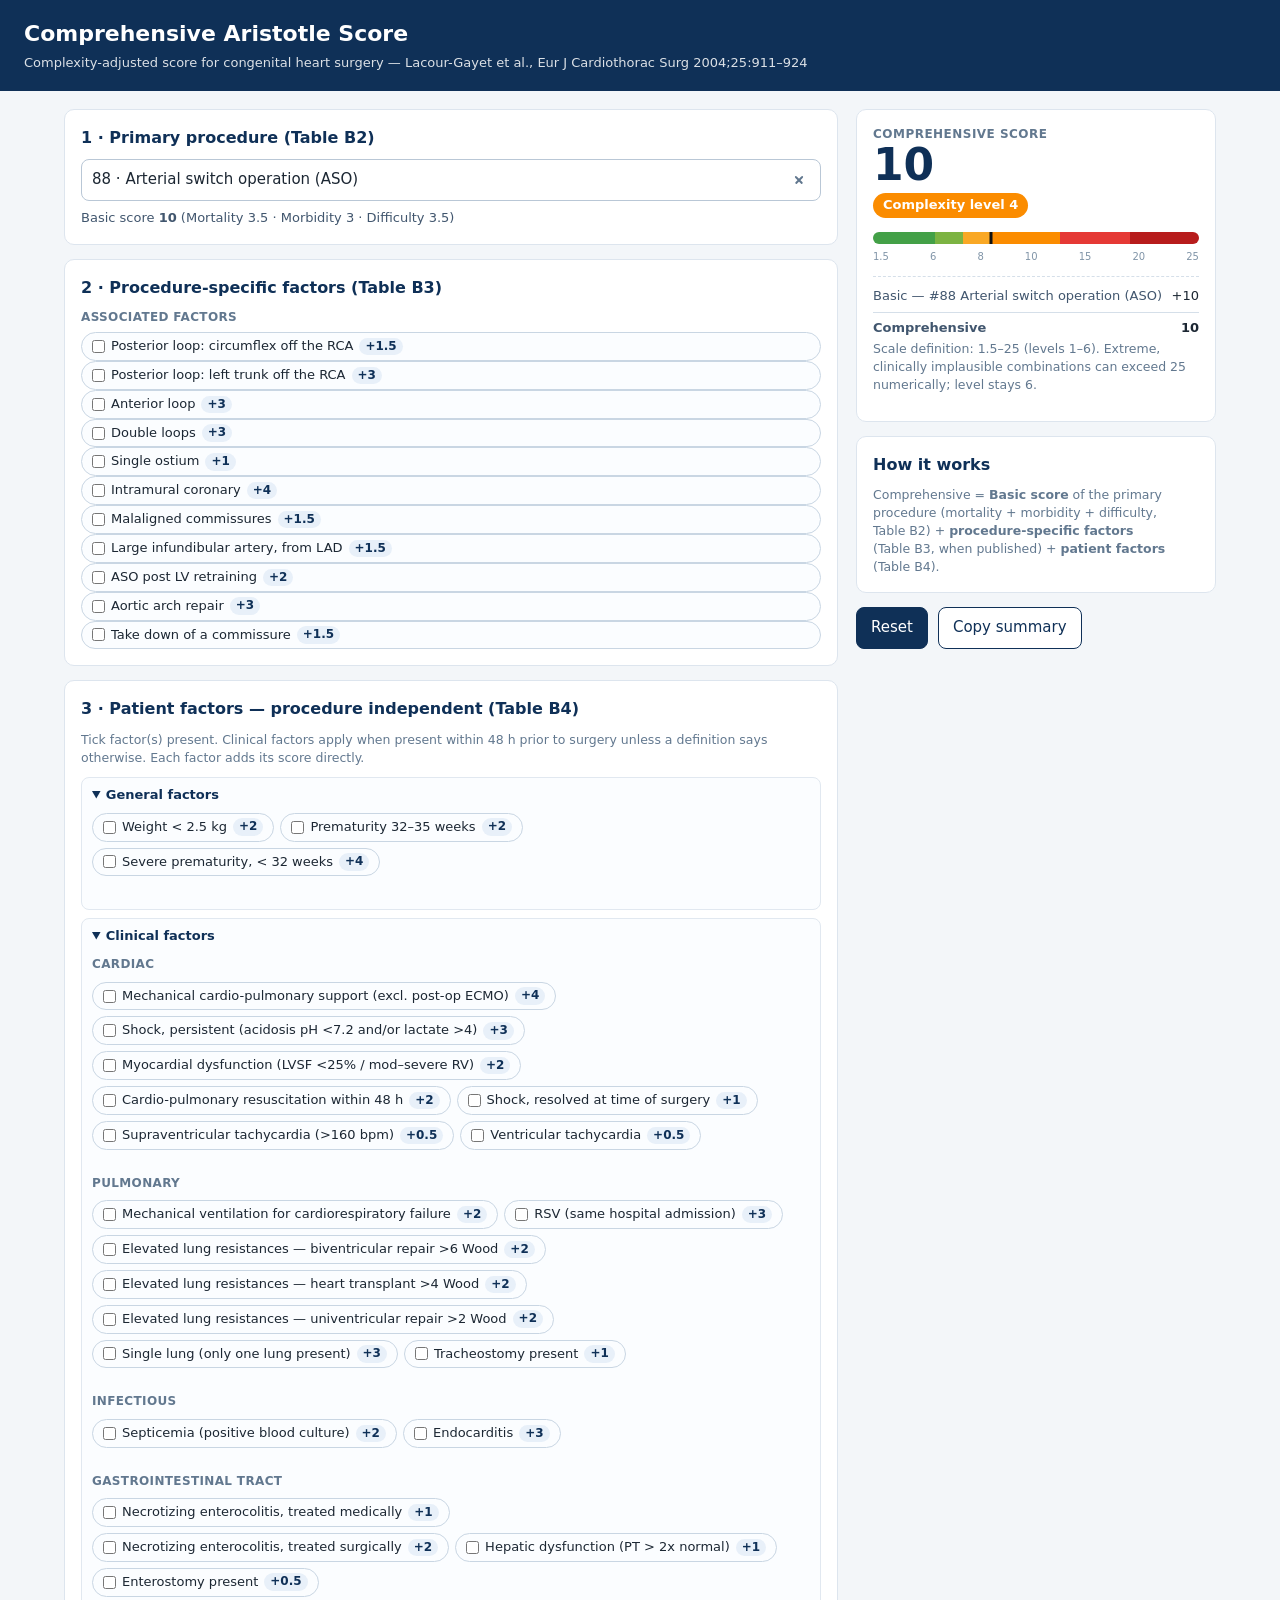
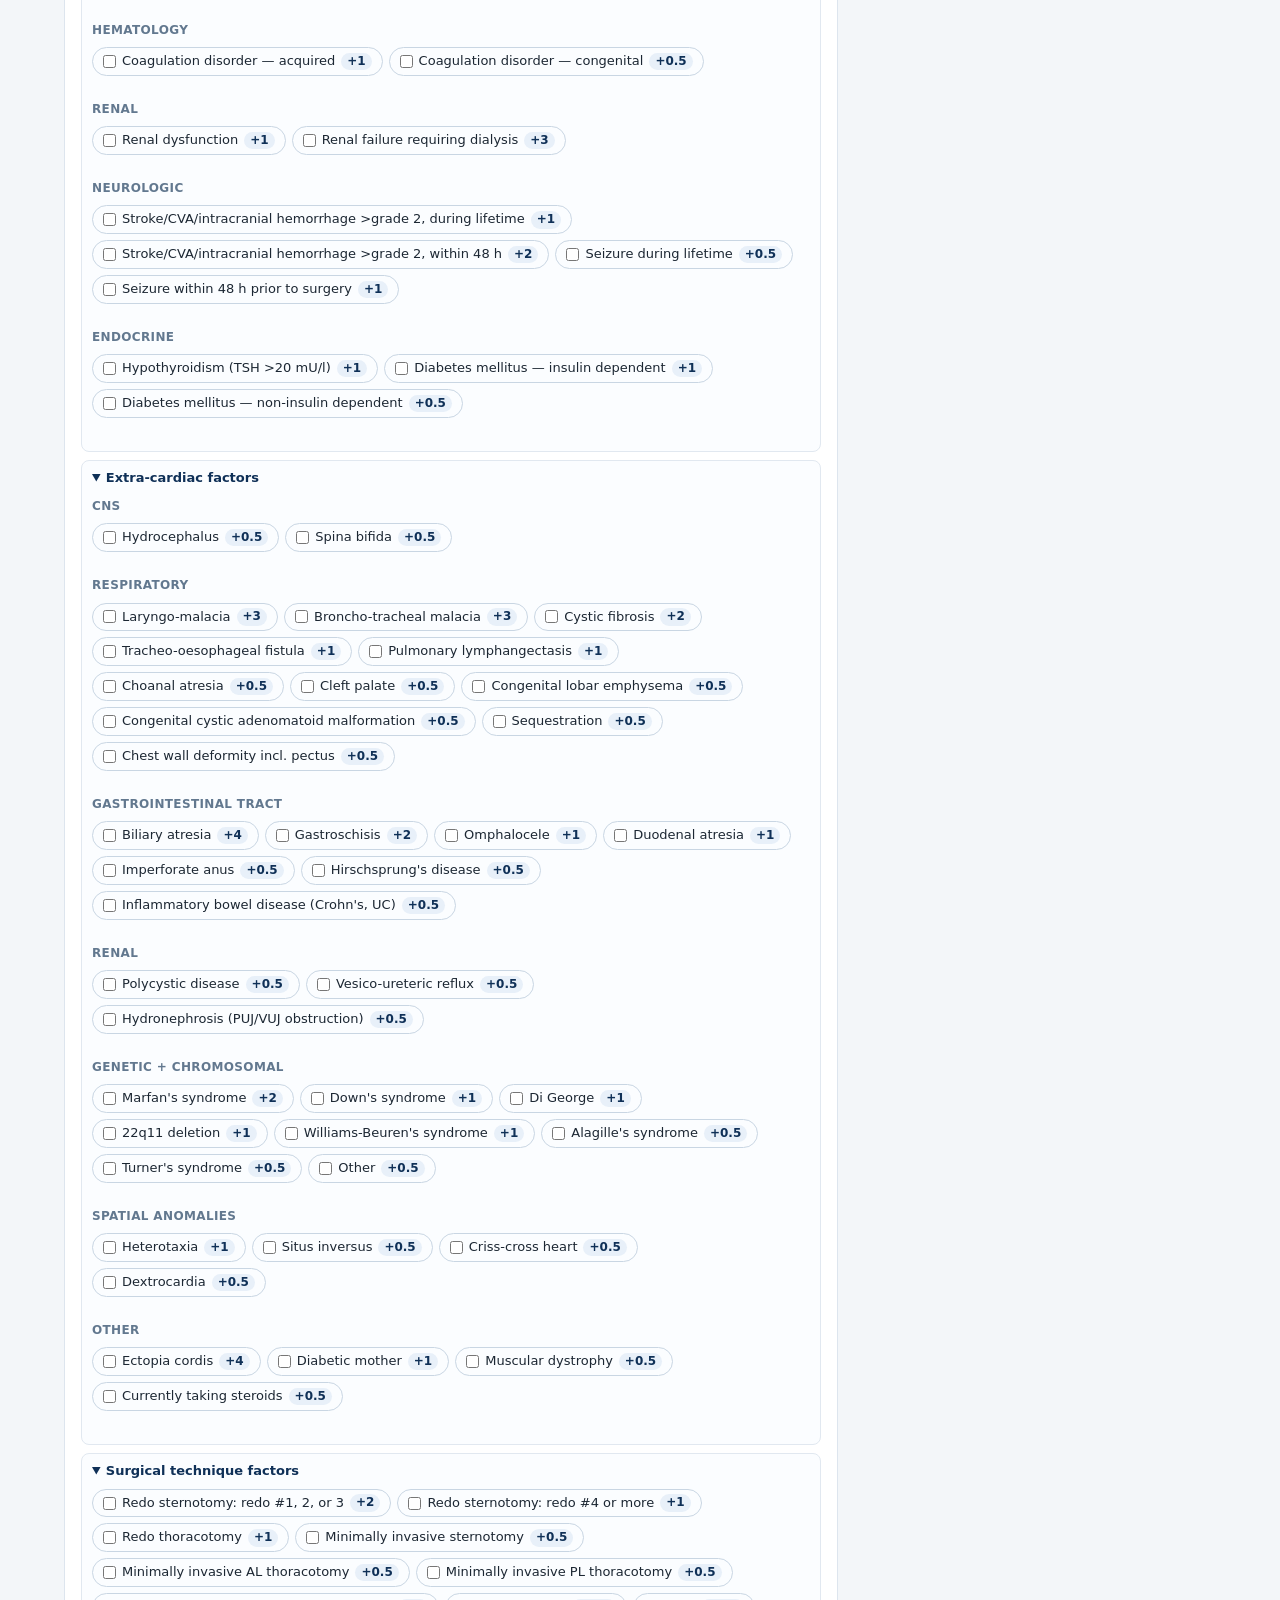
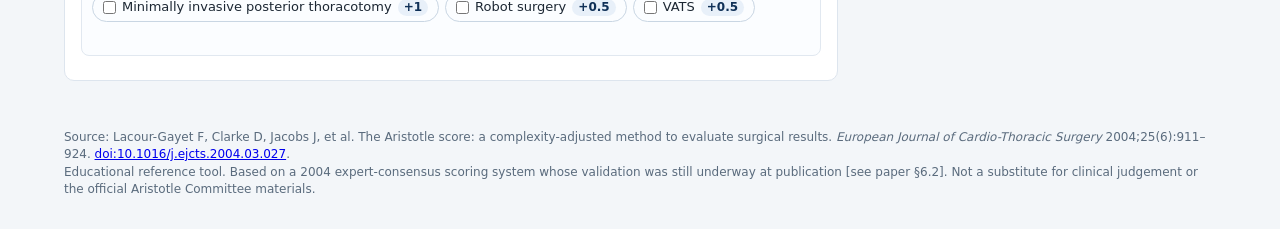
==== commit cd2e820b: "1) Add correct dropdown menu from snippet. 2) update some style parameters (margins and colors) 3) m" ====
--- a/index.html
+++ b/index.html
@@ -1,12 +1,11 @@
 <!DOCTYPE html>
 <html lang="en">
 <head>
-  <link rel="stylesheet" href="style/style.css">   <!-- your existing styles -->
-  <link rel="stylesheet" href="style/dropdown.css"> <!-- the dropdown -->
   <meta charset="utf-8">
   <meta name="viewport" content="width=device-width, initial-scale=1">
   <title>Comprehensive Aristotle Score Calculator</title>
-  <style></style>
+  <link rel="stylesheet" href="style/style.css">
+  <link rel="stylesheet" href="style/dropdown.css">
 </head>
 <body>
 <header>
@@ -16,24 +15,13 @@
 <main>
   <form id="form" onsubmit="return false">
     <section class="card">
-      <!-- <h2>1 · Primary procedure (Table B2)</h2>
-      <select id="proc" aria-label="Primary procedure"></select>
-      <div id="proc-info" class="info"></div> -->
-
       <h2>1 · Primary procedure (Table B2)</h2>
-      <input id="proc-search" type="text" list="proc-list"
-             placeholder="Type to search, e.g. “asd”…”
-             autocomplete="off" spellcheck="false"
-             aria-label="Search primary procedure">
-      <datalist id="proc-list"></datalist>
-      <select id="proc" style="display:none;" aria-hidden="true"></select>  
-      <!-- aria-label="Primary procedure" -->
+      <div id="proc-dd"></div>
       <div id="proc-info" class="info"></div>
-
-
     </section>
 
-    <section class="card" id="sec-specific" hidden>
+    <section class="card" id="sec-specific" >
+    <!-- <section class="card" id="sec-specific" hidden> -->
       <h2>2 · Procedure-specific factors (Table B3)</h2>
       <div id="specifics"></div>
     </section>
@@ -44,10 +32,6 @@
       <div id="b4body"></div>
     </section>
 
-    <div class="row-btns">
-      <button type="button" id="btn-reset">Reset</button>
-      <button type="button" class="secondary" id="btn-copy">Copy summary</button>
-    </div>
   </form>
 
   <aside>
@@ -65,6 +49,10 @@
       <h2>How it works</h2>
       <p class="hint" style="margin:0">Comprehensive = <b>Basic score</b> of the primary procedure (mortality + morbidity + difficulty, Table&nbsp;B2) + <b>procedure-specific factors</b> (Table&nbsp;B3, when published) + <b>patient factors</b> (Table&nbsp;B4).</p>
     </div>
+    <div class="row-btns">
+      <button type="button" id="btn-reset">Reset</button>
+      <button type="button" class="secondary" id="btn-copy">Copy summary</button>
+    </div>
   </aside>
 </main>
 <footer>
@@ -74,303 +62,178 @@
 </footer>
 <script>
 "use strict";
-/* Table B2: [no, name, mortality, morbidity, difficulty]. Total = sum of last three (verified against the paper). */
-const B2R=[
-  [1,"PFO, Primary closure",1.0,1.0,1.0],
-  [2,"ASD repair, Primary closure",1.0,1.0,1.0],
-  [3,"ASD repair, Patch",1.0,1.0,1.0],
-  [4,"ASD, Common atrium (Single atrium), Septation",1.0,1.0,1.8],
-  [5,"ASD creation/enlargement",1.0,2.0,1.0],
-  [6,"ASD partial closure",1.0,1.0,1.0],
-  [7,"Atrial septal fenestration",2.0,2.0,1.0],
-  [8,"VSD repair, Primary closure",2.0,2.0,2.0],
-  [9,"VSD repair, Patch",2.0,2.0,2.0],
-  [10,"VSD, Multiple, Repair",3.0,2.5,3.5],
-  [11,"VSD creation/enlargement",3.0,3.0,3.0],
-  [12,"Ventricular septal fenestration",3.0,2.0,2.5],
-  [13,"AVC (AVSD) repair, Complete (CAVSD)",3.0,3.0,3.0],
-  [14,"AVC (AVSD) repair, Intermediate (transitional)",1.5,1.5,2.0],
-  [15,"AVC (AVSD) repair, Partial (incomplete) (PAVSD)",1.0,1.0,2.0],
-  [16,"AP window repair",2.0,2.0,2.0],
-  [17,"Pulmonary artery origin from ascending aorta (hemitruncus) repair",3.0,3.0,3.0],
-  [18,"Truncus arteriosus repair",4.0,3.0,4.0],
-  [19,"Valvuloplasty, Truncal valve",2.0,2.0,3.0],
-  [20,"Valve replacement, Truncal valve",2.0,2.0,2.0],
-  [21,"PAPVC repair",2.0,1.0,2.0],
-  [22,"PAPVC, Scimitar, Repair",3.0,2.0,3.0],
-  [23,"TAPVC repair",3.0,3.0,3.0],
-  [24,"Cor triatriatum repair",2.0,2.0,2.8],
-  [25,"Pulmonary venous stenosis repair",4.0,4.0,4.0],
-  [26,"Atrial baffle procedure (non-Mustard, non-Senning)",2.8,2.0,3.0],
-  [27,"Anomalous systemic venous connection repair",2.0,2.0,3.0],
-  [28,"Systemic venous stenosis repair",3.0,2.0,3.0],
-  [29,"TOF repair, No ventriculotomy",3.0,2.0,3.0],
-  [30,"TOF repair, Ventriculotomy, Non-transanular patch",2.5,2.0,3.0],
-  [31,"TOF repair, Ventriculotomy, Transanular patch",3.0,2.0,3.0],
-  [32,"TOF repair, RV-PA conduit",3.0,2.0,3.0],
-  [33,"TOF—AVC (AVSD) repair",4.0,3.0,4.0],
-  [34,"TOF—Absent pulmonary valve repair",3.0,3.0,3.3],
-  [35,"Pulmonary atresia—VSD (including TOF, PA) repair",3.0,3.0,3.0],
-  [36,"Pulmonary atresia—VSD—MAPCA (pseudotruncus) repair",4.0,3.0,4.0],
-  [37,"Unifocalization MAPCA (s)",4.0,3.0,4.0],
-  [38,"Occlusion MAPCA (s)",2.0,2.0,3.0],
-  [39,"Valvuloplasty, Tricuspid",2.0,2.0,3.0],
-  [40,"Valve replacement, Tricuspid (TVR)",2.5,2.0,3.0],
-  [41,"Valve closure, Tricuspid (exclusion, univentricular)",4.0,3.0,2.0],
-  [42,"Valve excision, Tricuspid (no replacement)",3.0,3.0,1.0],
-  [43,"RVOT procedure",2.0,2.0,2.5],
-  [44,"1 1/2 ventricular repair",3.0,3.0,3.0],
-  [45,"PA reconstruction (plasty), Main (trunk)",2.0,2.0,2.0],
-  [46,"PA reconstruction (plasty), Branch, Central",2.8,2.0,3.0],
-  [47,"PA reconstruction (plasty), Branch, Peripheral",2.8,2.0,3.0],
-  [48,"DCRV repair",2.0,2.0,3.0],
-  [49,"Conduit reoperation",3.0,2.0,3.0],
-  [50,"Valvuloplasty, Pulmonic",1.8,1.8,2.0],
-  [51,"Valve replacement, Pulmonic (PVR)",2.0,2.0,2.5],
-  [52,"Conduit placement, RV to PA",2.5,2.0,3.0],
-  [53,"Conduit placement, LV to PA",3.0,2.0,3.0],
-  [54,"Valvuloplasty, Aortic",3.0,2.0,3.0],
-  [55,"Valve replacement, Aortic (AVR), Mechanical",2.0,2.0,3.0],
-  [56,"Valve replacement, Aortic (AVR), Bioprosthetic",2.0,2.0,3.0],
-  [57,"Valve replacement, Aortic (AVR), Homograft",3.0,2.0,3.5],
-  [58,"Aortic root replacement",2.5,2.0,3.5],
-  [59,"Aortic root replacement, Mechanical",3.3,2.0,3.5],
-  [60,"Aortic root replacement, Homograft",3.5,2.0,4.0],
-  [61,"Ross procedure",4.0,2.3,4.0],
-  [62,"Konno procedure",4.0,3.0,4.0],
-  [63,"Ross–Konno procedure",4.5,3.0,5.0],
-  [64,"Aortic stenosis, Subvalvar, Repair",2.0,1.8,2.5],
-  [65,"Aortic stenosis, Supravalvar, Repair",2.5,2.0,3.0],
-  [66,"Sinus of Valsalva, Aneurysm repair",2.5,2.0,3.0],
-  [67,"LV to aorta tunnel repair",3.0,2.3,3.0],
-  [68,"Valvuloplasty, Mitral",3.0,2.0,3.0],
-  [69,"Mitral stenosis, Supravalvar mitral ring repair",3.0,2.0,3.0],
-  [70,"Valve replacement, Mitral (MVR)",2.5,2.0,3.0],
-  [71,"Norwood procedure",5.0,4.5,5.0],
-  [72,"HLHS biventricular repair",5.0,5.0,5.0],
-  [73,"Transplant, Heart",3.0,3.3,3.0],
-  [74,"Transplant, Heart and lung(s)",4.0,5.0,4.3],
-  [75,"Partial left ventriculectomy (LV volume reduction) (Batista)",4.0,4.0,4.0],
-  [76,"Pericardial drainage procedure",1.0,1.0,1.0],
-  [77,"Pericardiectomy",2.0,2.0,2.0],
-  [78,"Fontan, Atrio-pulmonary connection",3.0,3.0,3.0],
-  [79,"Fontan, Atrio-ventricular connection",3.0,3.0,3.0],
-  [80,"Fontan, TCPC, Lateral tunnel, Fenestrated",3.0,3.0,3.0],
-  [81,"Fontan, TCPC, Lateral tunnel, Non-fenestrated",3.0,3.0,3.0],
-  [82,"Fontan, TCPC, External conduit, Fenestrated",3.0,3.0,3.0],
-  [83,"Fontan, TCPC, External conduit, Non-fenestrated",3.0,3.0,3.0],
-  [84,"Congenitally corrected TGA, Double switch (atrial switch + ASO)",5.0,3.8,5.0],
-  [85,"Congenitally corrected TGA, Atrial switch and Rastelli",4.0,3.0,4.0],
-  [86,"Congenitally corrected TGA, VSD closure",3.0,3.0,3.0],
-  [87,"Congenitally corrected TGA, VSD closure and LV to PA conduit",4.0,3.0,4.0],
-  [88,"Arterial switch operation (ASO)",3.5,3.0,3.5],
-  [89,"Arterial switch operation (ASO) and VSD repair",4.0,3.0,4.0],
-  [90,"Senning",3.0,2.5,3.0],
-  [91,"Mustard",3.0,3.0,3.0],
-  [92,"Rastelli",3.0,3.0,4.0],
-  [93,"REV",4.0,3.0,4.0],
-  [94,"DORV, Intraventricular tunnel repair",3.3,3.0,4.0],
-  [95,"DOLV repair",4.0,3.0,4.0],
-  [96,"Anomalous origin of coronary artery from pulmonary artery repair",3.0,3.0,4.0],
-  [97,"Coronary artery fistula ligation",1.0,2.0,1.0],
-  [98,"Coronary artery bypass",2.5,2.0,3.0],
-  [99,"Coarctation repair, End to end",2.0,2.0,2.0],
-  [100,"Coarctation repair, End to end, Extended",3.0,2.0,3.0],
-  [101,"Coarctation repair, Subclavian flap",2.0,2.0,2.0],
-  [102,"Coarctation repair, Patch aortoplasty",2.0,2.0,2.0],
-  [103,"Coarctation repair, Interposition graft",2.8,2.0,3.0],
-  [104,"Aortic arch repair",2.0,2.0,3.0],
-  [105,"Interrupted aortic arch repair",3.8,3.0,4.0],
-  [106,"PDA closure, Surgical",1.0,1.0,1.0],
-  [107,"Vascular ring repair",2.0,2.0,2.0],
-  [108,"Pulmonary artery sling repair",3.0,3.0,3.0],
-  [109,"Aortic aneurysm repair",3.0,2.8,3.0],
-  [110,"Aortic dissection repair",4.0,3.0,4.0],
-  [111,"Lung biopsy",1.5,2.0,1.5],
-  [112,"Transplant, Lung(s)",4.0,4.0,4.0],
-  [113,"Pectus repair",2.0,1.0,2.3],
-  [114,"Pacemaker implantation, Permanent",1.0,1.0,1.0],
-  [115,"Pacemaker procedure",1.0,1.0,1.0],
-  [116,"ICD (AICD) implantation",1.5,1.0,1.5],
-  [117,"ICD (AICD) procedure",1.5,1.0,1.5],
-  [118,"Arrhythmia surgery — atrial, Surgical ablation",3.0,2.0,3.0],
-  [119,"Shunt, Systemic to pulmonary, Modified Blalock-Taussig (MBTS)",2.0,2.0,2.3],
-  [120,"Shunt, Systemic to pulmonary, Central (aorta or main PA)",2.0,2.0,2.8],
-  [121,"Shunt, Ligation and takedown",1.5,1.0,1.0],
-  [122,"PA banding (PAB)",2.0,2.0,2.0],
-  [123,"PA debanding",2.0,2.0,2.0],
-  [124,"Damus–Kaye–Stansel (DKS), AP anastomosis without arch reconstruction",3.0,3.0,3.5],
-  [125,"Bidirectional cavopulmonary anastomosis (bidirectional Glenn)",2.3,2.0,2.5],
-  [126,"Glenn (unidirectional cavopulmonary anastomosis)",2.5,2.0,2.5],
-  [127,"Bilateral bidirectional cavopulmonary anastomosis (BBDCPA)",2.5,2.0,3.0],
-  [128,"Hemifontan",3.0,2.0,3.0],
-  [129,"Aneurysm, Ventricular, Right, Repair",3.0,2.0,3.0],
-  [130,"Aneurysm, Ventricular, Left, Repair",3.0,2.5,3.5],
-  [131,"Aneurysm, Pulmonary artery, Repair",3.0,2.0,3.0],
-  [132,"Cardiac tumor resection",3.0,2.0,3.0],
-  [133,"Ligation, Pulmonary artery",1.5,2.0,1.5],
-  [134,"Pulmonary embolectomy",3.0,3.0,2.0],
-  [135,"Pleural drainage procedure",0.5,0.5,0.5],
-  [136,"Ligation, Thoracic duct",1.0,2.0,1.0],
-  [137,"Decortication",1.0,1.0,3.0],
-  [138,"Intra-aortic balloon pump (IABP) insertion",0.5,1.0,0.5],
-  [139,"ECMO procedure",2.0,3.0,1.0],
-  [140,"Right/left heart assist device procedure",2.0,3.0,2.0],
-  [141,"Bronchoscopy",0.5,0.5,0.5],
-  [142,"Diaphragm plication",1.0,2.0,1.0],
-  [143,"Delayed sternal closure",0.5,0.5,0.5],
-  [144,"Mediastinal exploration",0.5,0.5,0.5],
-  [145,"Sternotomy wound drainage",0.5,0.5,0.5]
-  ];
-/* Table B3: procedure-specific modifiers keyed by primary procedure number.
-   mods = anatomical/associated checkboxes (m=mortality, mb=morbidity, d=difficulty).
-   age  = age rule (threshold reconstructed from clinical logic — see note in chat).
-   ovr  = "score as primary procedure" overrides -> swap primary basic score to that #. */
-const B3={
-  9:{ m:[
-      {l:"Apical VSD",m:1.0,mb:1.0,d:2.0},
-      {l:"Inlet VSD",m:0.0,mb:1.0,d:0.0},
-      {l:"Straddling AV valve",m:1.0,mb:1.0,d:1.0},
-      {l:"Non-Fallot RVOTO repair",m:0.0,mb:0.0,d:1.0}],
-    age:{l:"Age < 1 month",m:0.5,mb:0.5,d:0.0},
-    ovr:[{l:"Aortic arch repair (excl. IAA) → primary becomes #104",no:104},
-         {l:"Aortic valve repair (Valvuloplasty, aortic) → primary becomes #54",no:54}] },
-  18:{ m:[
-      {l:"VSD enlargement",m:0.0,mb:0.0,d:1.0},
-      {l:"Valvuloplasty, Truncal valve",m:0.5,mb:0.5,d:1.0},
-      {l:"Replacement, Truncal valve",m:0.5,mb:0.5,d:1.0},
-      {l:"Pulmonary artery branch repair",m:0.5,mb:0.5,d:2.0}],
-    age:null,
-    ovr:[{l:"Interrupted aortic arch repair → primary becomes #105",no:105}] },
-  31:{ m:[
-      {l:"Coronary anomaly, LAD from RCA",m:0.5,mb:0.5,d:1.5},
-      {l:"Multiple VSD repair",m:0.5,mb:0.5,d:1.0},
-      {l:"Pulmonary artery branch repair",m:0.5,mb:0.5,d:1.5}],
-    age:{l:"Age < 1 month",m:0.0,mb:1.5,d:1.0},
-    ovr:[{l:"TOF, AVC (AVSD) repair → primary becomes #33",no:33},
-         {l:"TOF, Absent pulmonary valve repair → primary becomes #34",no:34}] },
-  61:{ m:[
-      {l:"Previous homograft",m:0.5,mb:0.5,d:2.0},
-      {l:"Endocarditis",m:0.5,mb:1.0,d:0.5},
-      {l:"Endocarditis with annular abscess",m:1.0,mb:1.0,d:2.0},
-      {l:"Coronary artery bypass",m:0.5,mb:1.0,d:0.5},
-      {l:"Mitral valvuloplasty",m:0.5,mb:0.0,d:0.5},
-      {l:"Aortic arch repair (excl. IAA)",m:0.5,mb:0.0,d:0.5},
-      {l:"Reduction annuloplasty",m:0.5,mb:0.5,d:1.0}],
-    age:{l:"Age < 6 months",m:0.5,mb:1.0,d:0.5},
-    ovr:null },
-  71:{ m:[
-      {l:"Aortic atresia",m:1.0,mb:1.0,d:1.0},
-      {l:"Obstructed pulmonary venous return (no ASD)",m:2.0,mb:1.5,d:0.5},
-      {l:"AV valve regurgitation, Grade 3 and 4",m:1.0,mb:2.0,d:0.5},
-      {l:"Aberrant right subclavian artery (except Sanno shunt)",m:1.0,mb:0.5,d:0.5},
-      {l:"IAA repair",m:1.0,mb:1.0,d:0.5},
-      {l:"TAPVD repair",m:1.0,mb:1.0,d:2.0}],
-    age:{l:"Age > 1 month",m:1.0,mb:2.0,d:0.0},
-    ovr:null },
-  88:{ m:[
-      {l:"Posterior loop: circumflex off the RCA",m:0.5,mb:0.5,d:0.5},
-      {l:"Posterior loop: left trunk off the RCA",m:1.0,mb:1.0,d:1.0},
-      {l:"Anterior loop",m:1.0,mb:1.0,d:1.0},
-      {l:"Double loops",m:1.0,mb:1.0,d:1.0},
-      {l:"Single ostium",m:0.0,mb:0.0,d:1.0},
-      {l:"Intramural coronary",m:1.0,mb:1.0,d:2.0},
-      {l:"Malaligned commissures",m:0.5,mb:0.5,d:0.5},
-      {l:"Large infundibular artery, from LAD",m:0.5,mb:0.5,d:0.5},
-      {l:"ASO post LV retraining",m:0.5,mb:0.5,d:1.0},
-      {l:"Aortic arch repair",m:0.5,mb:1.0,d:1.5},
-      {l:"Take down of a commissure",m:0.5,mb:0.5,d:0.5}],
-    age:null,
-    ovr:null }
-};
-
-/* Table B4: patient (procedure-independent) factors. Groups may have flat `items` or `subs`. */
-const B4=[
- {t:"General factors",items:[
-   {l:"Weight < 2.5 kg",s:2},
-   {l:"Prematurity 32–35 weeks",s:2},
-   {l:"Severe prematurity, < 32 weeks",s:4}]},
- {t:"Clinical factors",subs:[
-   {n:"Cardiac",items:[
-     {l:"Mechanical cardio-pulmonary support (excl. post-op ECMO)",s:4},
-     {l:"Shock, persistent (acidosis pH <7.2 and/or lactate >4)",s:3},
-     {l:"Myocardial dysfunction (LVSF <25% / mod–severe RV)",s:2},
-     {l:"Cardio-pulmonary resuscitation within 48 h",s:2},
-     {l:"Shock, resolved at time of surgery",s:1},
-     {l:"Supraventricular tachycardia (>160 bpm)",s:0.5},
-     {l:"Ventricular tachycardia",s:0.5}]},
-   {n:"Pulmonary",items:[
-     {l:"Mechanical ventilation for cardiorespiratory failure",s:2},
-     {l:"RSV (same hospital admission)",s:3},
-     {l:"Elevated lung resistances — biventricular repair >6 Wood",s:2},
-     {l:"Elevated lung resistances — heart transplant >4 Wood",s:2},
-     {l:"Elevated lung resistances — univentricular repair >2 Wood",s:2},
-     {l:"Single lung (only one lung present)",s:3},
-     {l:"Tracheostomy present",s:1}]},
-   {n:"Infectious",items:[
-     {l:"Septicemia (positive blood culture)",s:2},
-     {l:"Endocarditis",s:3}]},
-   {n:"GIT",items:[
-     {l:"Necrotizing enterocolitis, treated medically",s:1},
-     {l:"Necrotizing enterocolitis, treated surgically",s:2},
-     {l:"Hepatic dysfunction (PT > 2x normal)",s:1},
-     {l:"Enterostomy present",s:0.5}]},
-   {n:"Hematology",items:[
-     {l:"Coagulation disorder — acquired",s:1},
-     {l:"Coagulation disorder — congenital",s:0.5}]},
-   {n:"Renal",items:[
-     {l:"Renal dysfunction",s:1},
-     {l:"Renal failure requiring dialysis",s:3}]},
-   {n:"Neurologic",items:[
-     {l:"Stroke/CVA/intracranial hemorrhage >grade 2, during lifetime",s:1},
-     {l:"Stroke/CVA/intracranial hemorrhage >grade 2, within 48 h",s:2},
-     {l:"Seizure during lifetime",s:0.5},
-     {l:"Seizure within 48 h prior to surgery",s:1}]},
-   {n:"Endocrine",items:[
-     {l:"Hypothyroidism (TSH >20 mU/l)",s:1},
-     {l:"Diabetes mellitus — insulin dependent",s:1},
-     {l:"Diabetes mellitus — non-insulin dependent",s:0.5}]}
- ]},
- {t:"Extra-cardiac factors",subs:[
-   {n:"CNS",items:[{l:"Hydrocephalus",s:0.5},{l:"Spina bifida",s:0.5}]},
-   {n:"Respiratory",items:[
-     {l:"Laryngo-malacia",s:3},{l:"Broncho-tracheal malacia",s:3},
-     {l:"Cystic fibrosis",s:2},{l:"Tracheo-oesophageal fistula",s:1},
-     {l:"Pulmonary lymphangectasis",s:1},{l:"Choanal atresia",s:0.5},
-     {l:"Cleft palate",s:0.5},{l:"Congenital lobar emphysema",s:0.5},
-     {l:"Congenital cystic adenomatoid malformation",s:0.5},
-     {l:"Sequestration",s:0.5},{l:"Chest wall deformity incl. pectus",s:0.5}]},
-   {n:"GIT",items:[
-     {l:"Biliary atresia",s:4},{l:"Gastroschisis",s:2},{l:"Omphalocele",s:1},
-     {l:"Duodenal atresia",s:1},{l:"Imperforate anus",s:0.5},
-     {l:"Hirschsprung's disease",s:0.5},
-     {l:"Inflammatory bowel disease (Crohn's, UC)",s:0.5}]},
-   {n:"Renal",items:[
-     {l:"Polycystic disease",s:0.5},{l:"Vesico-ureteric reflux",s:0.5},
-     {l:"Hydronephrosis (PUJ/VUJ obstruction)",s:0.5}]},
-   {n:"Genetic + chromosomal",items:[
-     {l:"Marfan's syndrome",s:2},{l:"Down's syndrome",s:1},
-     {l:"Di George",s:1},{l:"22q11 deletion",s:1},
-     {l:"Williams-Beuren's syndrome",s:1},{l:"Alagille's syndrome",s:0.5},
-     {l:"Turner's syndrome",s:0.5},{l:"Other",s:0.5}]},
-   {n:"Spatial anomalies",items:[
-     {l:"Heterotaxia",s:1},{l:"Situs inversus",s:0.5},
-     {l:"Criss-cross heart",s:0.5},{l:"Dextrocardia",s:0.5}]},
-   {n:"Other",items:[
-     {l:"Ectopia cordis",s:4},{l:"Diabetic mother",s:1},
-     {l:"Muscular dystrophy",s:0.5},{l:"Currently taking steroids",s:0.5}]}
- ]},
- {t:"Surgical technique factors",items:[
-   {l:"Redo sternotomy: redo #1, 2, or 3",s:2},
-   {l:"Redo sternotomy: redo #4 or more",s:1},
-   {l:"Redo thoracotomy",s:1},
-   {l:"Minimally invasive sternotomy",s:0.5},
-   {l:"Minimally invasive AL thoracotomy",s:0.5},
-   {l:"Minimally invasive PL thoracotomy",s:0.5},
-   {l:"Minimally invasive posterior thoracotomy",s:1},
-   {l:"Robot surgery",s:0.5},
-   {l:"VATS",s:0.5}]}
-];
+
+/* ================= Searchable dropdown component ================= */
+function Dropdown(root, options, opts = {}) {
+  const id = 'dd-' + Math.random().toString(36).slice(2, 8);
+  let selected = null, isOpen = false, typed = false, active = -1, items = [];
+
+  root.classList.add('dd');
+  const field = document.createElement('div');
+  field.className = 'dd-field';
+
+  const input = document.createElement('input');
+  input.className = 'dd-input';
+  input.type = 'text';
+  input.autocomplete = 'off';
+  input.spellcheck = false;
+  input.placeholder = opts.placeholder || 'Select…';
+  input.setAttribute('role', 'combobox');
+  input.setAttribute('aria-autocomplete', 'list');
+  input.setAttribute('aria-expanded', 'false');
+  input.setAttribute('aria-controls', id + '-list');
+  input.setAttribute('aria-label', opts.label || input.placeholder);
+
+  const btn = document.createElement('button');
+  btn.className = 'dd-btn';
+  btn.type = 'button';
+  btn.tabIndex = -1;
+  btn.innerHTML = '<span class="dd-icon"><i></i><i></i></span>';
+
+  const menu = document.createElement('ul');
+  menu.className = 'dd-menu';
+  menu.id = id + '-list';
+  menu.setAttribute('role', 'listbox');
+  menu.addEventListener('mousedown', e => e.preventDefault()); // keep focus (also for the scrollbar)
+
+  field.append(input, btn);
+  root.append(field, menu);
+
+  function refresh() {
+    const q = typed ? input.value.trim().toLowerCase() : '';
+    items = options.filter(o => o.toLowerCase().includes(q));
+    menu.replaceChildren();
+    if (!items.length) {
+      const li = document.createElement('li');
+      li.className = 'dd-empty';
+      li.textContent = 'No matches';
+      menu.append(li);
+    }
+    items.forEach((label, i) => {
+      const li = document.createElement('li');
+      li.id = `${id}-${i}`;
+      li.setAttribute('role', 'option');
+      li.setAttribute('aria-selected', String(label === selected));
+      const at = q ? label.toLowerCase().indexOf(q) : -1;
+      if (at >= 0) {
+        const mark = document.createElement('mark');
+        mark.textContent = label.slice(at, at + q.length);
+        li.append(label.slice(0, at), mark, label.slice(at + q.length));
+      } else {
+        li.textContent = label;
+      }
+      li.addEventListener('click', () => choose(label));
+      li.addEventListener('mousemove', () => { if (active !== i) { active = i; paint(false); } });
+      menu.append(li);
+    });
+    active = items.length ? (!typed && selected ? Math.max(0, items.indexOf(selected)) : 0) : -1;
+    paint();
+  }
+
+  function paint(scroll = true) {
+    [...menu.children].forEach((li, i) => li.toggleAttribute('data-active', i === active));
+    if (active >= 0) {
+      input.setAttribute('aria-activedescendant', `${id}-${active}`);
+      if (scroll) menu.children[active].scrollIntoView({ block: 'nearest' });
+    } else {
+      input.removeAttribute('aria-activedescendant');
+    }
+  }
+
+  function syncButton() {
+    root.toggleAttribute('data-has-value', selected !== null);
+    btn.setAttribute('aria-label', selected !== null ? 'Clear selection' : 'Toggle options');
+  }
+
+  function openMenu() {
+    if (isOpen) return;
+    isOpen = true;
+    root.setAttribute('data-open', '');
+    input.setAttribute('aria-expanded', 'true');
+    refresh();
+  }
+
+  function closeMenu() {
+    isOpen = false;
+    typed = false;
+    root.removeAttribute('data-open');
+    input.setAttribute('aria-expanded', 'false');
+    input.removeAttribute('aria-activedescendant');
+    input.value = selected ?? '';
+  }
+
+  function choose(label) {
+    selected = label;
+    syncButton();
+    closeMenu();
+    opts.onChange?.(label);
+  }
+
+  function clear() {
+    selected = null;
+    typed = false;
+    syncButton();
+    closeMenu();
+    input.focus();
+    opts.onChange?.(null);
+  }
+
+  /* Programmatic set (does not call onChange) */
+  function set(label) {
+    selected = label ?? null;
+    typed = false;
+    syncButton();
+    closeMenu();
+  }
+
+  function move(step) {
+    if (!items.length) return;
+    active = (active + step + items.length) % items.length;
+    paint();
+  }
+
+  input.addEventListener('input', () => {
+    typed = true;
+    if (selected !== null) { selected = null; syncButton(); opts.onChange?.(null); }
+    if (isOpen) refresh(); else openMenu();
+  });
+  input.addEventListener('focus', () => { if (selected) input.select(); });
+  input.addEventListener('click', openMenu);
+  input.addEventListener('blur', closeMenu);
+  input.addEventListener('keydown', e => {
+    switch (e.key) {
+      case 'ArrowDown': e.preventDefault(); isOpen ? move(1) : openMenu(); break;
+      case 'ArrowUp':   e.preventDefault(); isOpen ? move(-1) : openMenu(); break;
+      case 'Enter':
+        if (isOpen) { e.preventDefault(); if (active >= 0) choose(items[active]); }
+        break;
+      case 'Escape':
+        if (isOpen) { e.preventDefault(); closeMenu(); if (selected) input.select(); }
+        break;
+      case 'Tab': closeMenu(); break;
+    }
+  });
+
+  btn.addEventListener('mousedown', e => e.preventDefault());
+  btn.addEventListener('click', () => {
+    if (selected !== null) return clear();
+    input.focus();
+    isOpen ? closeMenu() : openMenu();
+  });
+
+  if (opts.initial) set(opts.initial);
+  return { get value() { return selected; }, set, clear };
+}
+
+/* ================= Data: loaded from JSON files ================= */
+Promise.all(["b2.json","b3.json","b4.json"].map(f=>
+  fetch("data/"+f).then(r=>{ if(!r.ok) throw new Error("data/"+f+" → HTTP "+r.status); return r.json(); })
+)).then(([b2,b3,b4])=>init(b2,b3,b4)).catch(err=>{
+  document.getElementById("proc-dd").textContent="⚠ Could not load the data files ("+err.message+"). Serve the folder through a local web server instead of opening the file directly.";
+  console.error(err);
+});
+
+function init(B2R,B3,B4){
 const byNo={}; B2R.forEach(r=>byNo[r[0]]=r);
 const fmt=n=>(Math.round(n*100)/100).toFixed(2).replace(/\.?0+$/,"");
 
@@ -397,122 +260,21 @@
   band.appendChild(mk);
 })();
 
-/* fill primary procedure select */
-const proc=document.getElementById("proc");
-proc.appendChild(Object.assign(document.createElement("option"),{}));
-const blank = document.createElement("option");
-blank.value = ""; blank.textContent = "…";
-proc.appendChild(blank);
-B2R.forEach(r=>{
-  const o=document.createElement("option");
-  o.value=r[0]; o.textContent=r[0]+"  ·  "+r[1]; proc.appendChild(o);
+/* ================= Primary procedure picker (Table B2) ================= */
+const DEFAULT_PROC=88; // ASO
+let procNo=DEFAULT_PROC; // currently selected B2 procedure number, or null
+const procLabel=r=>r[0]+" · "+r[1];
+const procByLabel=new Map(B2R.map(r=>[procLabel(r),r[0]]));
+const procDD=Dropdown(document.getElementById("proc-dd"),B2R.map(procLabel),{
+  placeholder:"Type to search, e.g. “TCPC”…",
+  label:"Primary procedure",
+  initial:procLabel(byNo[DEFAULT_PROC]),
+  onChange:label=>{
+    procNo=label?procByLabel.get(label):null;
+    renderSpecifics(); recompute();
+  }
 });
-proc.value="88"; // sensible default (ASO)
-
-// /* Change #1: searchable Table B2 procedure picker */
-// (function () {
-//   const sel  = document.getElementById("proc");
-//   const inp  = document.getElementById("proc-search");
-//   const list = document.getElementById("proc-list");
-
-//   // Suggest from the same source as the <select>
-//   for (const o of sel.options) {
-//     if (o.value === "") continue;            // skip the empty placeholder option
-//     const d = document.createElement("option");
-//     d.value = o.textContent;
-//     list.appendChild(d);
-//   }
-
-//   // User picks a suggestion → mirror it into the <select> and
-//   // fire "change" so your existing handler recomputes the score.
-//   inp.addEventListener("change", () => {
-//     const hit = [...sel.options].find(o => o.textContent === inp.value);
-//     if (hit) {
-//       sel.value = hit.value;
-//       sel.dispatchEvent(new Event("change"));
-//     }
-//   });
-// })();
-
-/* Change #1b: B2 picker — select-styled when chosen; × to undo */
-(function () {
-  // const sel  = document.getElementById("proc");
-  const inp  = document.getElementById("proc-search");
-  const PLACEHOLDER = "Type to search, e.g. “asd”…";
-
-  // Own datalist, built straight from the data (identical labels to #proc)
-  const dl = document.createElement("datalist");
-  for (const r of B2R) {
-    const o = document.createElement("option");
-    o.value = r[0] + "  ·  " + r[1];
-    dl.appendChild(o);
-  }
-  document.body.appendChild(dl);
-  inp.setAttribute("list", dl.id || "");
-  dl.id = "proc-dl"; inp.setAttribute("list", dl.id);
-
-  let open = false;   // true = a search result is sitting in the box
-
-  function render() {
-    inp.setAttribute("aria-busy", open ? "true" : "false");
-    inp.placeholder = open ? "   ×" : PLACEHOLDER;
-    inp.readOnly = open;
-    dl.style.display = open ? "none" : "";
-  }
-
-  function undo() {          // × also clears the *procedure* selection
-    inp.value = "";
-    sel.value = "";                       // "no procedure" state
-    sel.dispatchEvent(new Event("change"));
-    open = false;
-    inp.classList.add("cleared");
-    setTimeout(() => inp.classList.remove("cleared"), 500);
-    inp.focus();
-  }
-
-  inp.addEventListener("change", () => {   // user picked a suggestion
-    const hit = [...sel.options].find(o => o.textContent === inp.value);
-    if (!hit) return;
-    sel.value = hit.value;
-    sel.dispatchEvent(new Event("change"));   // your original handler
-    open = true;
-    render();
-  });
-
-  inp.addEventListener("keydown", e => {
-    if (e.target !== inp) return;
-    if (e.key === "Enter") {                  // typed + Enter → first match
-      const [hit] = dl.options;
-      if (hit && inp.value) {
-        e.preventDefault();
-        inp.value = hit.value;
-        inp.dispatchEvent(new Event("change"));
-      }
-    }
-    else if (e.key === "Escape" && open) {
-      e.preventDefault();
-      undo();
-    }
-  });
-
-  inp.addEventListener("click", e => {
-    if (!open) return;                        // closed → normal caret
-    const r = inp.getBoundingClientRect();
-    if (e.clientX > r.right - 36) undo();     // hit the ×/arrow zone
-  });
-
-  inp.addEventListener("focus", () => {
-    if (open) undo();                         // reopening the box always starts fresh
-  });
-
-  const cur = [...sel.options].find(o => o.value === sel.value);
-  if (cur) { inp.value = cur.textContent; open = true; }
-  render();
-})();
-
-
-
-/* continued code from first prompt */
+
 function chipEl(dataAttr,val,label){
   const lab=document.createElement("label"); lab.className="chip";
   const cb=document.createElement("input"); cb.type="checkbox";
@@ -527,19 +289,19 @@
 /* render B3 section for the currently chosen primary */
 function renderSpecifics(){
   const sec=document.getElementById("sec-specific"), box=document.getElementById("specifics");
-  const pno=parseInt(proc.value,10), cfg=B3[pno];
-  if(!cfg){ sec.hidden=true; box.innerHTML="";
-    document.getElementById("sec-none").hidden=false; return; }
-  sec.hidden=false; box.innerHTML="";
+  const cfg=procNo==null?null:B3[procNo];
+  box.innerHTML="";
+
+  if(!cfg){ 
+    const h=document.createElement("div"); h.className="hint"; h.textContent="This procedure does not require additional procedure-specific information."; box.appendChild(h);
+  }
+  
   if(cfg.ovr&&cfg.ovr.length){
     const h=document.createElement("div"); h.className="subhead"; h.textContent="Score as primary procedure (override)"; box.appendChild(h);
     const sel=document.createElement("select"); sel.id="ovr";
     const def=document.createElement("option"); def.value=""; def.textContent="No override"; sel.appendChild(def);
     cfg.ovr.forEach(o=>{const op=document.createElement("option");op.value=o.no;op.textContent=o.l;sel.appendChild(op);});
     box.appendChild(sel);
-    const not=document.createElement("div"); not.id="sec-none"; not.hidden=true; box.appendChild(not);
-  } else {
-    const not=document.createElement("div"); not.id="sec-none"; not.hidden=true; box.appendChild(not);
   }
   const chrome=document.createElement("div"); chrome.className="subhead"; chrome.textContent="Associated factors"; box.appendChild(chrome);
   cfg.m.forEach(mt=>box.appendChild(chipEl("b3m",fmt(mt.m+mt.mb+mt.d),mt.l)));
@@ -569,10 +331,23 @@
 
 /* main recompute */
 function recompute(){
-  const pno=parseInt(proc.value,10);
+  const lvlEl=document.getElementById("level");
+  const mk=document.getElementById("marker");
+  const ovNote=document.getElementById("override-note");
+  const bd=document.getElementById("breakdown");
+
+  /* no procedure selected (dropdown cleared) */
+  if(procNo==null){
+    document.getElementById("score").textContent="—";
+    lvlEl.textContent="Select a procedure"; lvlEl.style.background="";
+    mk.hidden=true; ovNote.hidden=true; bd.innerHTML="";
+    document.getElementById("proc-info").textContent="";
+    return;
+  }
+
   const ovrSel=document.getElementById("ovr");
   const ovrNo=ovrSel?parseInt(ovrSel.value,10)||null:null;
-  const effNo=ovrNo||pno;
+  const effNo=ovrNo||procNo;
   const eff=byNo[effNo];
   const basic=eff[2]+eff[3]+eff[4];
 
@@ -595,11 +370,9 @@
 
   /* score + level */
   document.getElementById("score").textContent=fmt(total);
-  const lvlEl=document.getElementById("level");
   lvlEl.textContent="Complexity level "+lvl; lvlEl.style.background=LEVEL_COLORS[lvl];
 
   /* marker position on the 1.5–25 band */
-  const mk=document.getElementById("marker");
   const pos=Math.min(100,Math.max(0,(total-1.5)/(25-1.5)*100));
   mk.style.left=pos+"%"; mk.hidden=false;
 
@@ -608,13 +381,12 @@
     "Basic score <b>"+fmt(basic)+"</b>  (Mortality "+fmt(eff[2])+" · Morbidity "+fmt(eff[3])+" · Difficulty "+fmt(eff[4])+")";
 
   /* override warning */
-  const ovNote=document.getElementById("override-note");
   if(ovrNo){ ovNote.hidden=false;
     ovNote.textContent="Overridden: primary scored as #"+ovrNo+" "+byNo[ovrNo][1];
   } else ovNote.hidden=true;
 
   /* breakdown */
-  const bd=document.getElementById("breakdown"); bd.innerHTML="";
+  bd.innerHTML="";
   const row=(label,val)=>{const r=document.createElement("div");r.className="row";
     r.innerHTML='<span class="lbl"></span><span></span>';
     r.children[0].textContent=label; r.children[1].textContent="+"+fmt(val); bd.appendChild(r);};
@@ -626,14 +398,13 @@
 }
 
 /* events */
-proc.addEventListener("change",()=>{renderSpecifics();recompute();});
 document.getElementById("form").addEventListener("input",recompute);
 document.getElementById("form").addEventListener("change",recompute);
 
 document.getElementById("btn-reset").addEventListener("click",()=>{
   document.querySelectorAll("input[type=checkbox]").forEach(c=>c.checked=false);
-  const o=document.getElementById("ovr"); if(o)o.value="";
-  proc.value="88"; renderSpecifics(); recompute();
+  procNo=DEFAULT_PROC; procDD.set(procLabel(byNo[DEFAULT_PROC]));
+  renderSpecifics(); recompute();
 });
 
 document.getElementById("btn-copy").addEventListener("click",()=>{
@@ -646,14 +417,14 @@
   const bd=document.getElementById("breakdown");
   txt+="\nBreakdown:\n";
   bd.querySelectorAll(".row").forEach(r=>{txt+="  "+r.children[0].textContent+"  "+r.children[1].textContent+"\n";});
-  txt+="\nSource: Lacour-Gayet et al., EJC 2004;25:911-924 (educational reference only).";
+  // txt+="\nSource: Lacour-Gayet et al., EJC 2004;25:911-924 (educational reference only).";
   navigator.clipboard&&navigator.clipboard.writeText(txt);
   const b=document.getElementById("btn-copy"); const old=b.textContent; b.textContent="Copied!";
   setTimeout(()=>b.textContent=old,1200);
 });
 
 renderSpecifics(); recompute();
+}
 </script>
-
-</body> 
-</html> +</body>
+</html>
--- a/style/style.css
+++ b/style/style.css
@@ -10,7 +10,7 @@
 select,button{font:inherit}
 select{width:100%;padding:9px 10px;border:1px solid #b9c7d6;border-radius:8px;background:#fff}
 .info{margin-top:8px;font-size:13px;color:#41566e}
-.chips{display:flex;flex-wrap:wrap;gap:6px;margin-bottom:8px}
+.chips{display:flex;flex-wrap:wrap;gap:6px;margin-bottom:25px;margin-top:8px}
 .chip{display:flex;align-items:center;gap:6px;border:1px solid #c9d6e3;border-radius:999px;padding:4px 10px;font-size:13px;background:#fbfdff;cursor:pointer}
 .chip input{margin:0}
 .chip .pts{color:#0f3057;font-weight:600;font-size:12px;background:#e8f0f9;border-radius:999px;padding:0 6px}
@@ -31,7 +31,7 @@
 .bd .row.tot{font-weight:700;border-top:1px solid #d5dfe9;margin-top:4px;padding-top:6px}
 .bd .lbl{color:#41566e}
 .warn{margin-top:10px;font-size:13px;background:#fff7e6;border:1px solid #f0d9a8;color:#7a5b12;padding:8px 10px;border-radius:8px}
-.row-btns{display:flex;gap:10px;flex-wrap:wrap}
+.row-btns{display:flex;gap:10px;flex-wrap:wrap;margin-bottom:14px}
 button{padding:9px 14px;border-radius:8px;border:1px solid #0f3057;background:#0f3057;color:#fff;cursor:pointer}
 button.secondary{background:#fff;color:#0f3057}
 .hint{font-size:12.5px;color:#62788f;margin:0 0 10px}
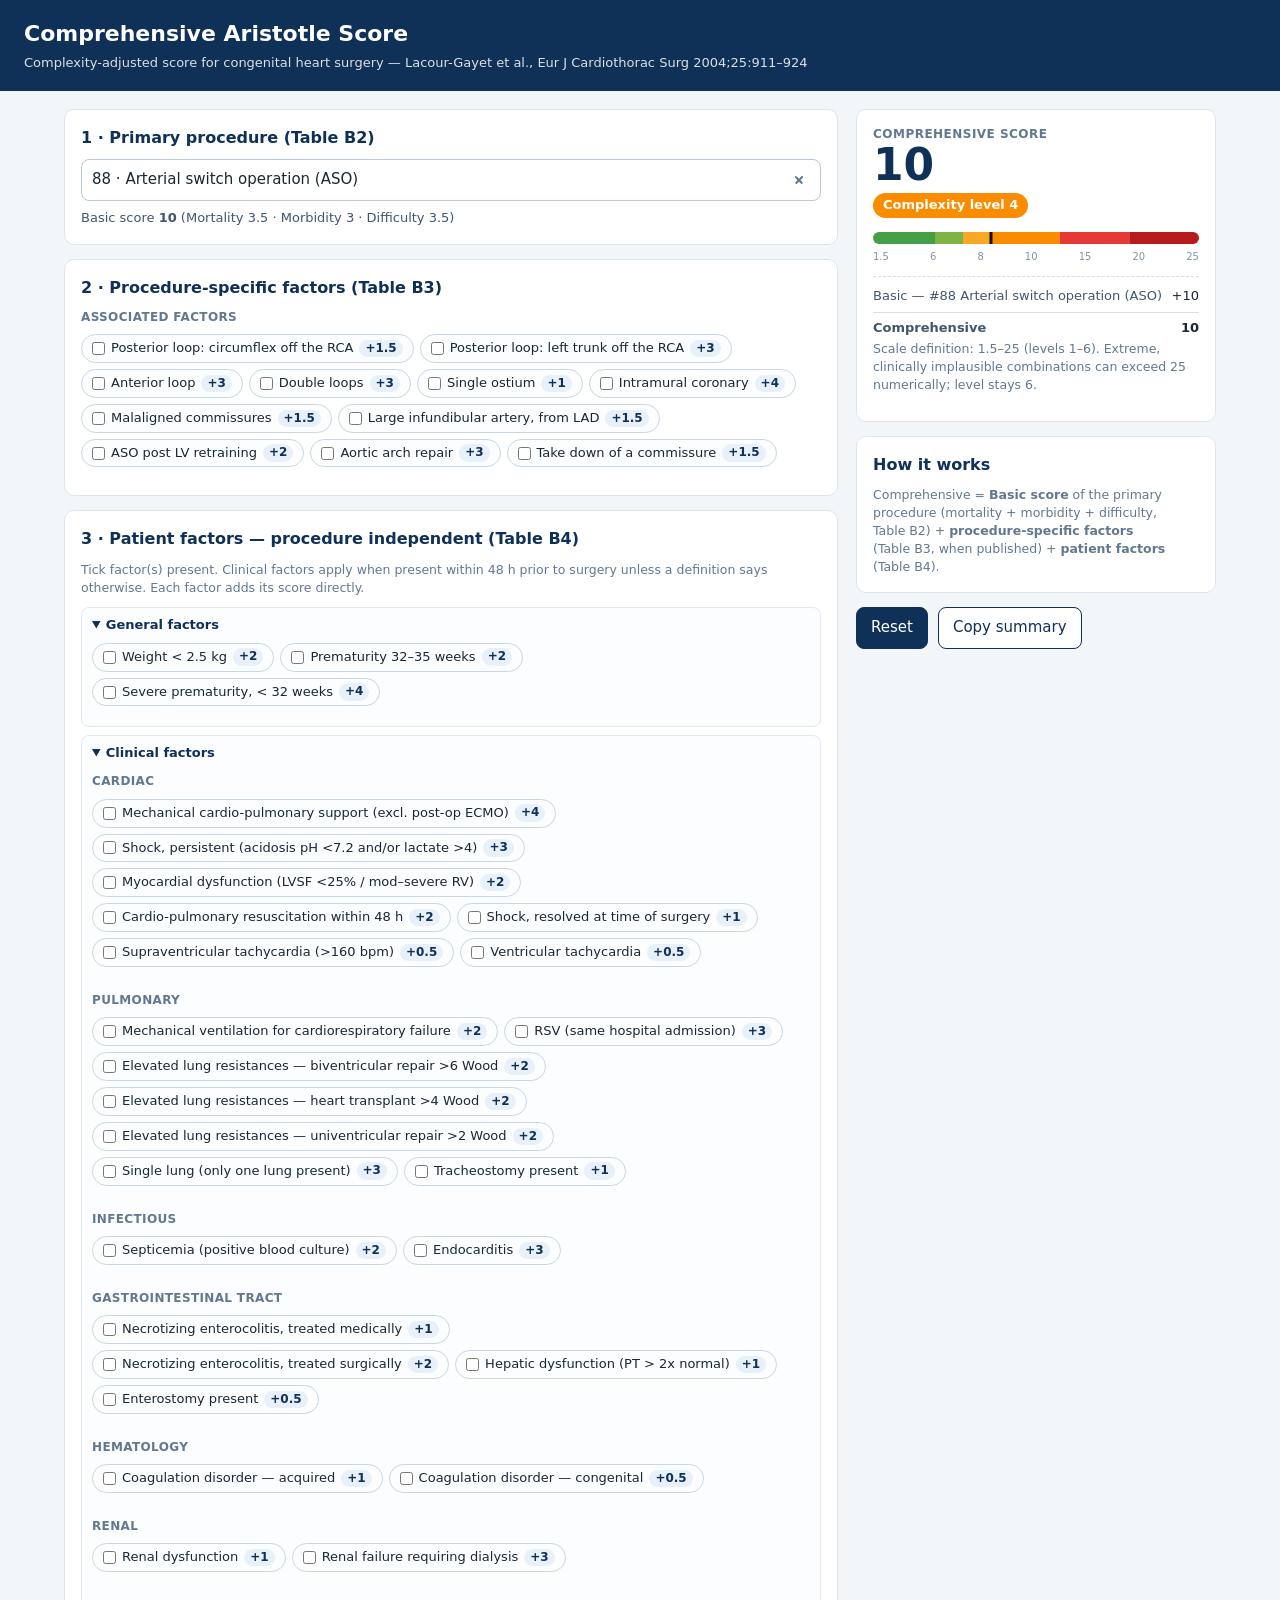
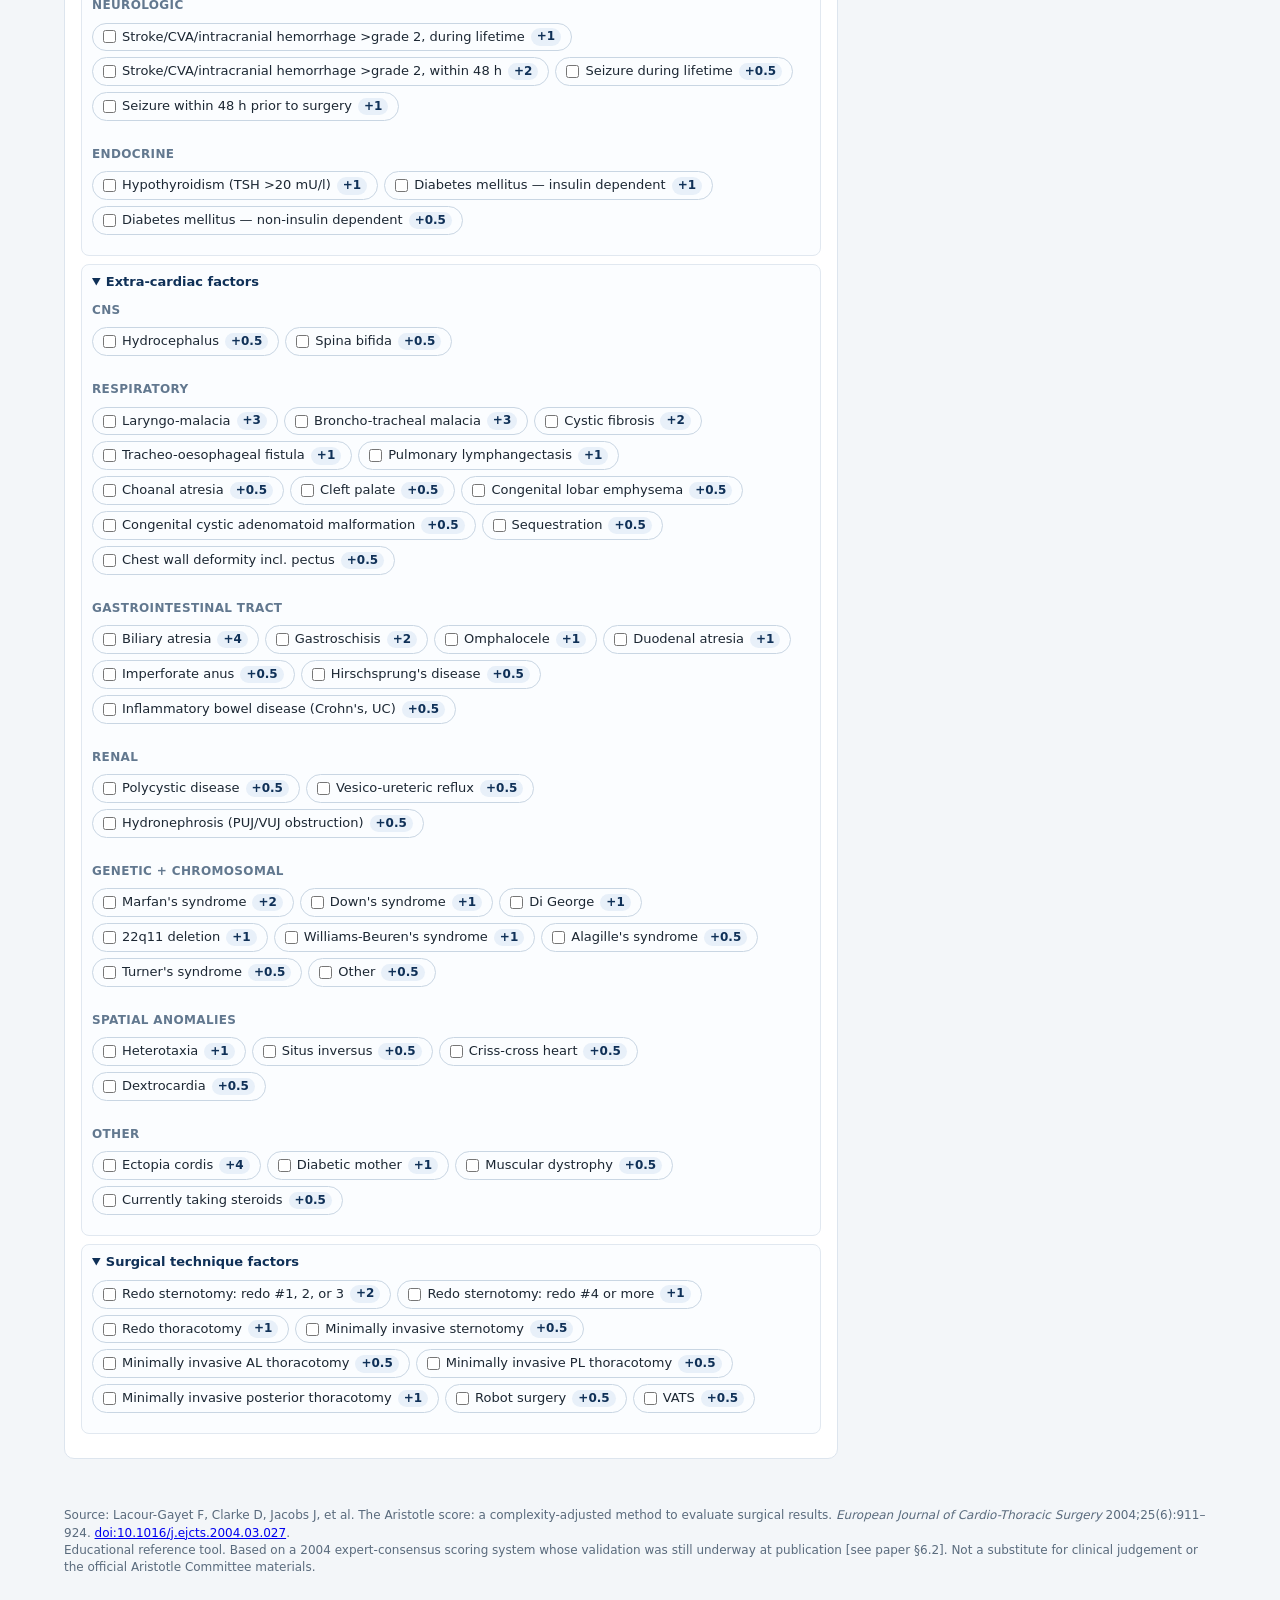
==== commit 66af5da8: "Fixed card#2 to also have the same spacing as the other cards" ====
--- a/index.html
+++ b/index.html
@@ -20,8 +20,8 @@
       <div id="proc-info" class="info"></div>
     </section>
 
-    <section class="card" id="sec-specific" >
-    <!-- <section class="card" id="sec-specific" hidden> -->
+    <section class="card" id="sec-specific">
+    <!-- Old code, not sure what the hidden does: <section class="card" id="sec-specific" hidden> -->
       <h2>2 · Procedure-specific factors (Table B3)</h2>
       <div id="specifics"></div>
     </section>
@@ -31,7 +31,7 @@
       <p class="hint">Tick factor(s) present. Clinical factors apply when present within 48&nbsp;h prior to surgery unless a definition says otherwise. Each factor adds its score directly.</p>
       <div id="b4body"></div>
     </section>
-
+  
   </form>
 
   <aside>
@@ -52,7 +52,7 @@
     <div class="row-btns">
       <button type="button" id="btn-reset">Reset</button>
       <button type="button" class="secondary" id="btn-copy">Copy summary</button>
-    </div>
+    </div>  
   </aside>
 </main>
 <footer>
@@ -162,11 +162,18 @@
     input.value = selected ?? '';
   }
 
+  /* Notify the page: run onChange, then always fire a bubbling "change" event
+     so the form-level listener recomputes exactly as it does for the other cards. */
+  function emit() {
+    try { opts.onChange?.(selected); }
+    finally { root.dispatchEvent(new CustomEvent('change', { bubbles: true, detail: { value: selected } })); }
+  }
+
   function choose(label) {
     selected = label;
     syncButton();
     closeMenu();
-    opts.onChange?.(label);
+    emit();
   }
 
   function clear() {
@@ -175,7 +182,7 @@
     syncButton();
     closeMenu();
     input.focus();
-    opts.onChange?.(null);
+    emit();
   }
 
   /* Programmatic set (does not call onChange) */
@@ -194,7 +201,7 @@
 
   input.addEventListener('input', () => {
     typed = true;
-    if (selected !== null) { selected = null; syncButton(); opts.onChange?.(null); }
+    if (selected !== null) { selected = null; syncButton(); emit(); }
     if (isOpen) refresh(); else openMenu();
   });
   input.addEventListener('focus', () => { if (selected) input.select(); });
@@ -271,7 +278,7 @@
   initial:procLabel(byNo[DEFAULT_PROC]),
   onChange:label=>{
     procNo=label?procByLabel.get(label):null;
-    renderSpecifics(); recompute();
+    renderSpecifics(); // the score itself is recomputed by the form's "change" listener below
   }
 });
 
@@ -295,8 +302,8 @@
   if(!cfg){ 
     const h=document.createElement("div"); h.className="hint"; h.textContent="This procedure does not require additional procedure-specific information."; box.appendChild(h);
   }
-  
-  if(cfg.ovr&&cfg.ovr.length){
+
+    if(cfg.ovr&&cfg.ovr.length){
     const h=document.createElement("div"); h.className="subhead"; h.textContent="Score as primary procedure (override)"; box.appendChild(h);
     const sel=document.createElement("select"); sel.id="ovr";
     const def=document.createElement("option"); def.value=""; def.textContent="No override"; sel.appendChild(def);
@@ -304,8 +311,11 @@
     box.appendChild(sel);
   }
   const chrome=document.createElement("div"); chrome.className="subhead"; chrome.textContent="Associated factors"; box.appendChild(chrome);
-  cfg.m.forEach(mt=>box.appendChild(chipEl("b3m",fmt(mt.m+mt.mb+mt.d),mt.l)));
-  if(cfg.age)box.appendChild(chipEl("b3m",fmt(cfg.age.m+cfg.age.mb+cfg.age.d),cfg.age.l));
+
+  const wrap=document.createElement("div"); wrap.className="chips";
+  cfg.m.forEach(mt=>wrap.appendChild(chipEl("b3m",fmt(mt.m+mt.mb+mt.d),mt.l)));
+  if(cfg.age)wrap.appendChild(chipEl("b3m",fmt(cfg.age.m+cfg.age.mb+cfg.age.d),cfg.age.l));
+  box.appendChild(wrap);
 }
 
 /* render B4 once */
--- a/style/style.css
+++ b/style/style.css
@@ -10,11 +10,15 @@
 select,button{font:inherit}
 select{width:100%;padding:9px 10px;border:1px solid #b9c7d6;border-radius:8px;background:#fff}
 .info{margin-top:8px;font-size:13px;color:#41566e}
+
 .chips{display:flex;flex-wrap:wrap;gap:6px;margin-bottom:25px;margin-top:8px}
+.chips:last-child{margin-bottom:12px}
+
 .chip{display:flex;align-items:center;gap:6px;border:1px solid #c9d6e3;border-radius:999px;padding:4px 10px;font-size:13px;background:#fbfdff;cursor:pointer}
 .chip input{margin:0}
 .chip .pts{color:#0f3057;font-weight:600;font-size:12px;background:#e8f0f9;border-radius:999px;padding:0 6px}
 .chip:has(input:checked){border-color:#0f3057;background:#e8f0f9}
+
 details{border:1px solid #e1e8f0;border-radius:8px;margin-bottom:8px;padding:8px 10px;background:#fbfdff}
 summary{cursor:pointer;font-weight:600;font-size:13px;color:#0f3057}
 .subhead{font-size:12px;font-weight:700;text-transform:uppercase;letter-spacing:.03em;color:#62788f;margin:10px 0 6px}
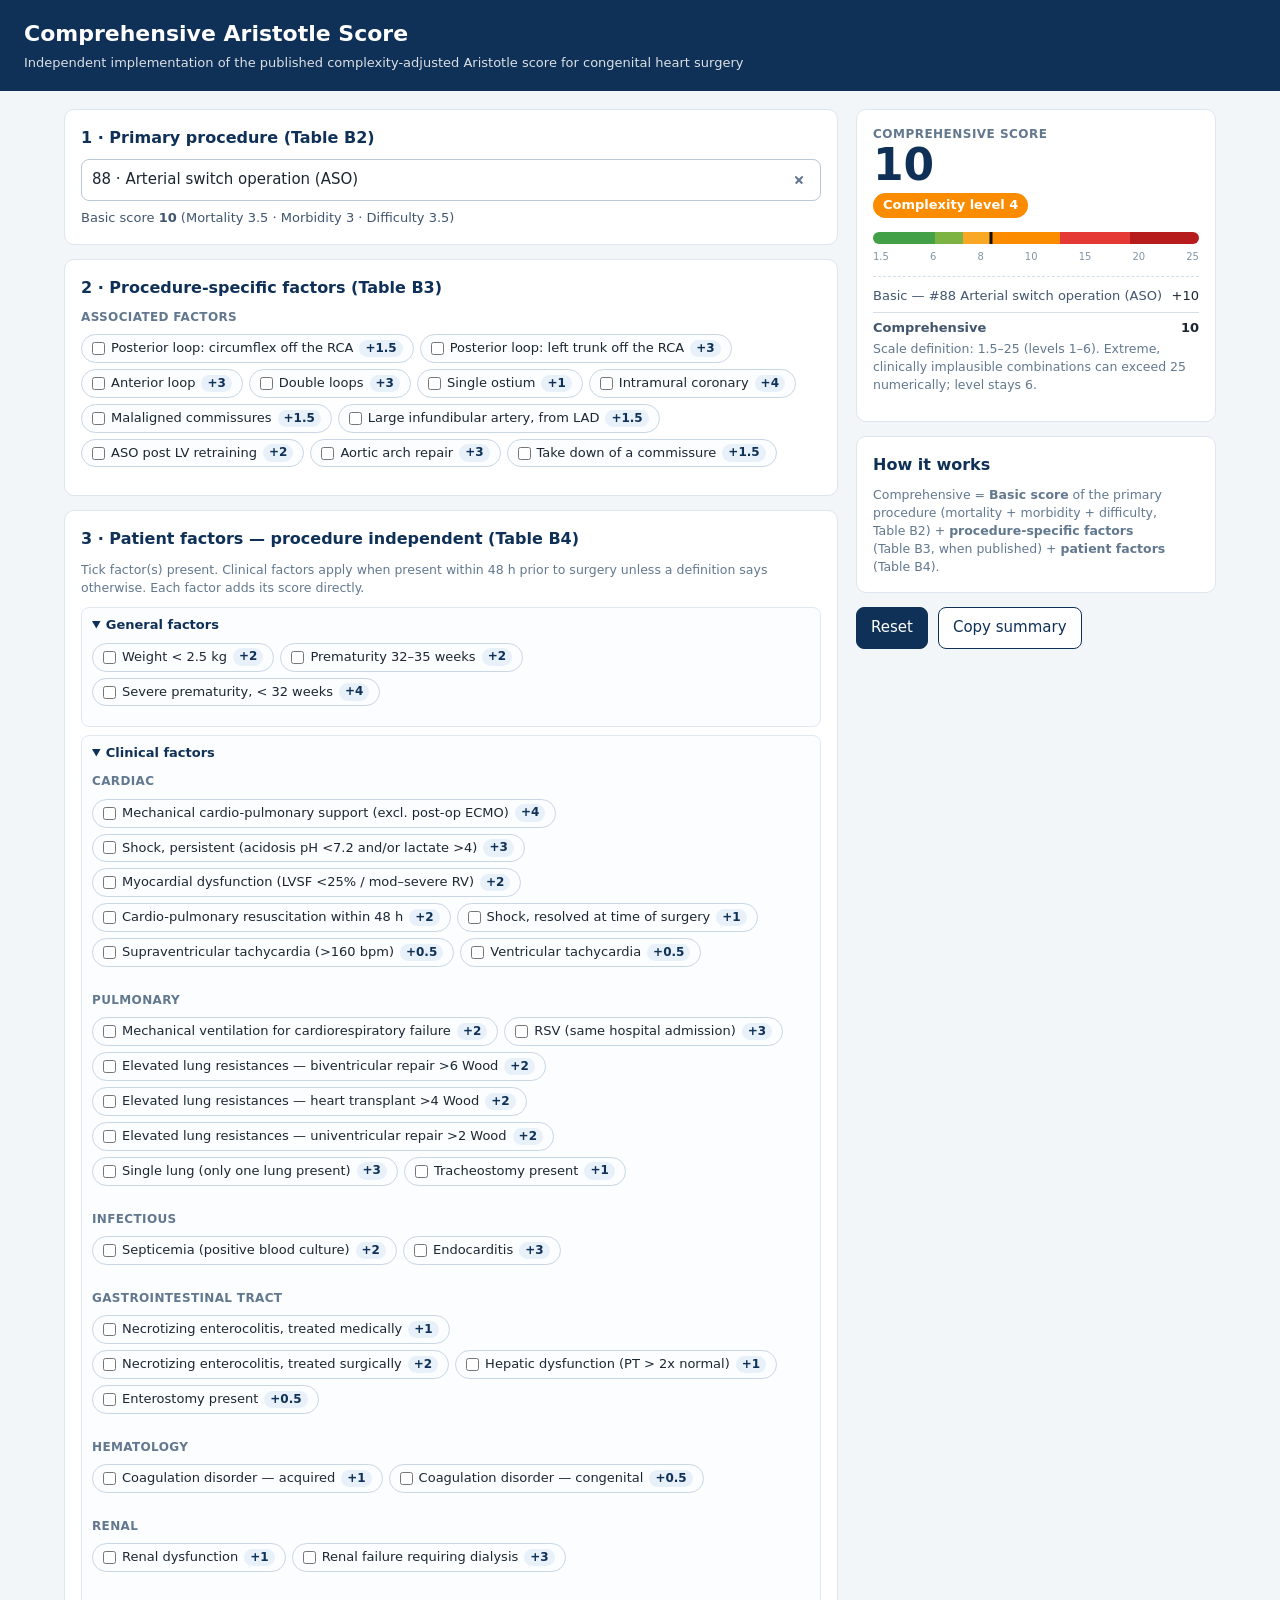
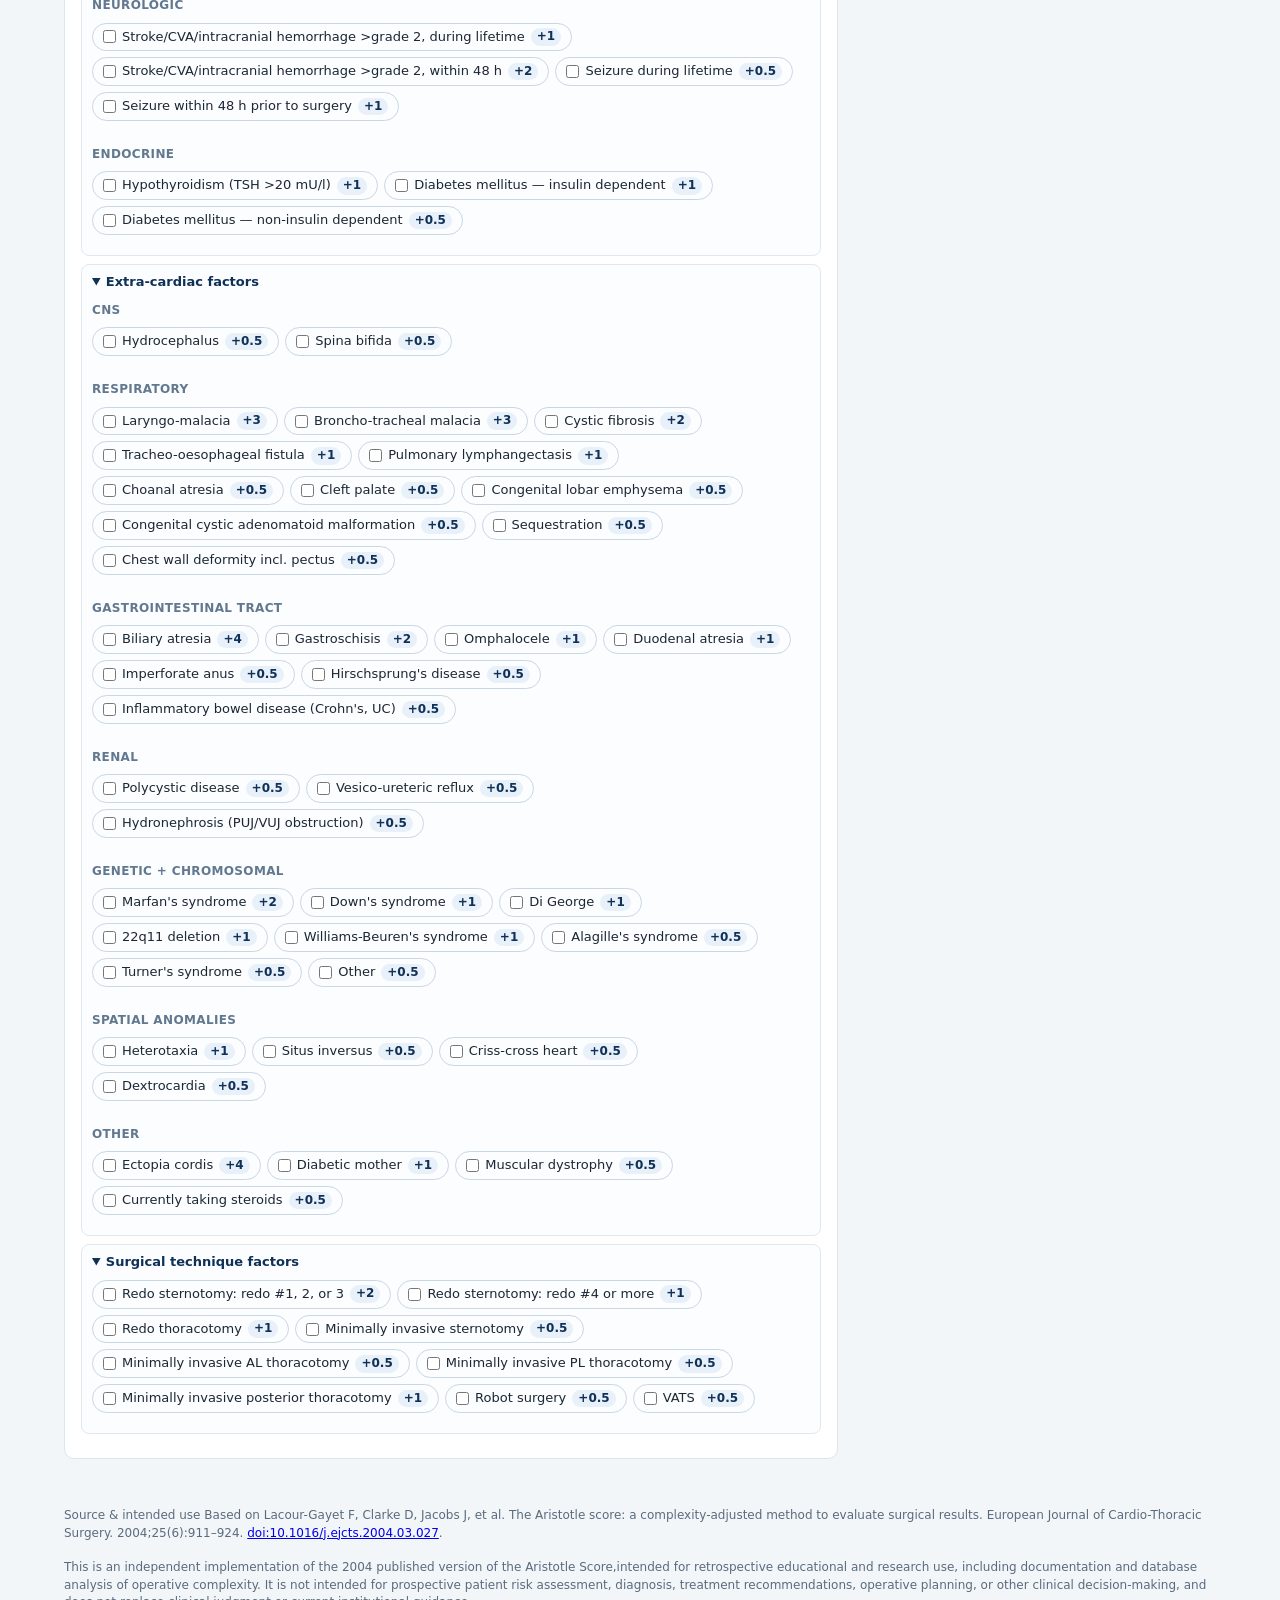
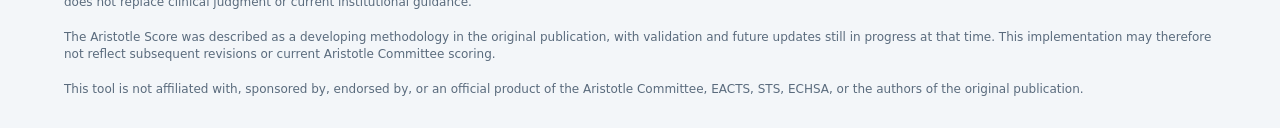
==== commit fc6f5136: "update subtitle and disclaimer" ====
--- a/index.html
+++ b/index.html
@@ -6,11 +6,13 @@
   <title>Comprehensive Aristotle Score Calculator</title>
   <link rel="stylesheet" href="style/style.css">
   <link rel="stylesheet" href="style/dropdown.css">
+  <link rel="shortcut icon" href="documentation/Hartcentrum.svg"/>
 </head>
 <body>
 <header>
   <h1>Comprehensive Aristotle Score</h1>
-  <p class="sub">Complexity-adjusted score for congenital heart surgery — Lacour-Gayet et&nbsp;al., Eur J Cardiothorac Surg 2004;25:911–924</p>
+  <!-- <p class="sub">Complexity-adjusted score for congenital heart surgery — Lacour-Gayet et&nbsp;al., Eur J Cardiothorac Surg 2004;25:911–924</p> -->
+  <p class="sub">Independent implementation of the published complexity-adjusted Aristotle score for congenital heart surgery</p>
 </header>
 <main>
   <form id="form" onsubmit="return false">
@@ -56,9 +58,18 @@
   </aside>
 </main>
 <footer>
-  Source: Lacour-Gayet F, Clarke D, Jacobs J, et&nbsp;al. The Aristotle score: a complexity-adjusted method to evaluate surgical results.
+  <bolt>Source & intended use</bolt>
+  Based on Lacour-Gayet F, Clarke D, Jacobs J, et al. The Aristotle score: a complexity-adjusted method to evaluate surgical results. European Journal of Cardio-Thoracic Surgery. 2004;25(6):911–924. <a href="https://doi.org/10.1016/j.ejcts.2004.03.027">doi:10.1016/j.ejcts.2004.03.027</a>.<br>
+  <br>
+  This is an <bolt>independent implementation of the 2004 published version of the Aristotle Score</bolt>,intended for <bolt>retrospective educational and research use</bolt>, including documentation and database analysis of operative complexity. 
+  It is not intended for prospective patient risk assessment, diagnosis, treatment recommendations, operative planning, or other clinical decision-making, and does not replace clinical judgment or current institutional guidance.   <br>
+  <br>
+  The Aristotle Score was described as a developing methodology in the original publication, with validation and future updates still in progress at that time. This implementation may therefore not reflect subsequent revisions or current Aristotle Committee scoring.<br>
+  <br>This tool is not affiliated with, sponsored by, endorsed by, or an official product of the Aristotle Committee, EACTS, STS, ECHSA, or the authors of the original publication.
+
+  <!-- Source: Lacour-Gayet F, Clarke D, Jacobs J, et&nbsp;al. The Aristotle score: a complexity-adjusted method to evaluate surgical results.
   <i>European Journal of Cardio-Thoracic Surgery</i> 2004;25(6):911–924. <a href="https://doi.org/10.1016/j.ejcts.2004.03.027">doi:10.1016/j.ejcts.2004.03.027</a>.<br>
-  Educational reference tool. Based on a 2004 expert-consensus scoring system whose validation was still underway at publication [see paper §6.2]. Not a substitute for clinical judgement or the official Aristotle Committee materials.
+  Educational reference tool. Based on a 2004 expert-consensus scoring system whose validation was still underway at publication [see paper §6.2]. Not a substitute for clinical judgement or the official Aristotle Committee materials. -->
 </footer>
 <script>
 "use strict";
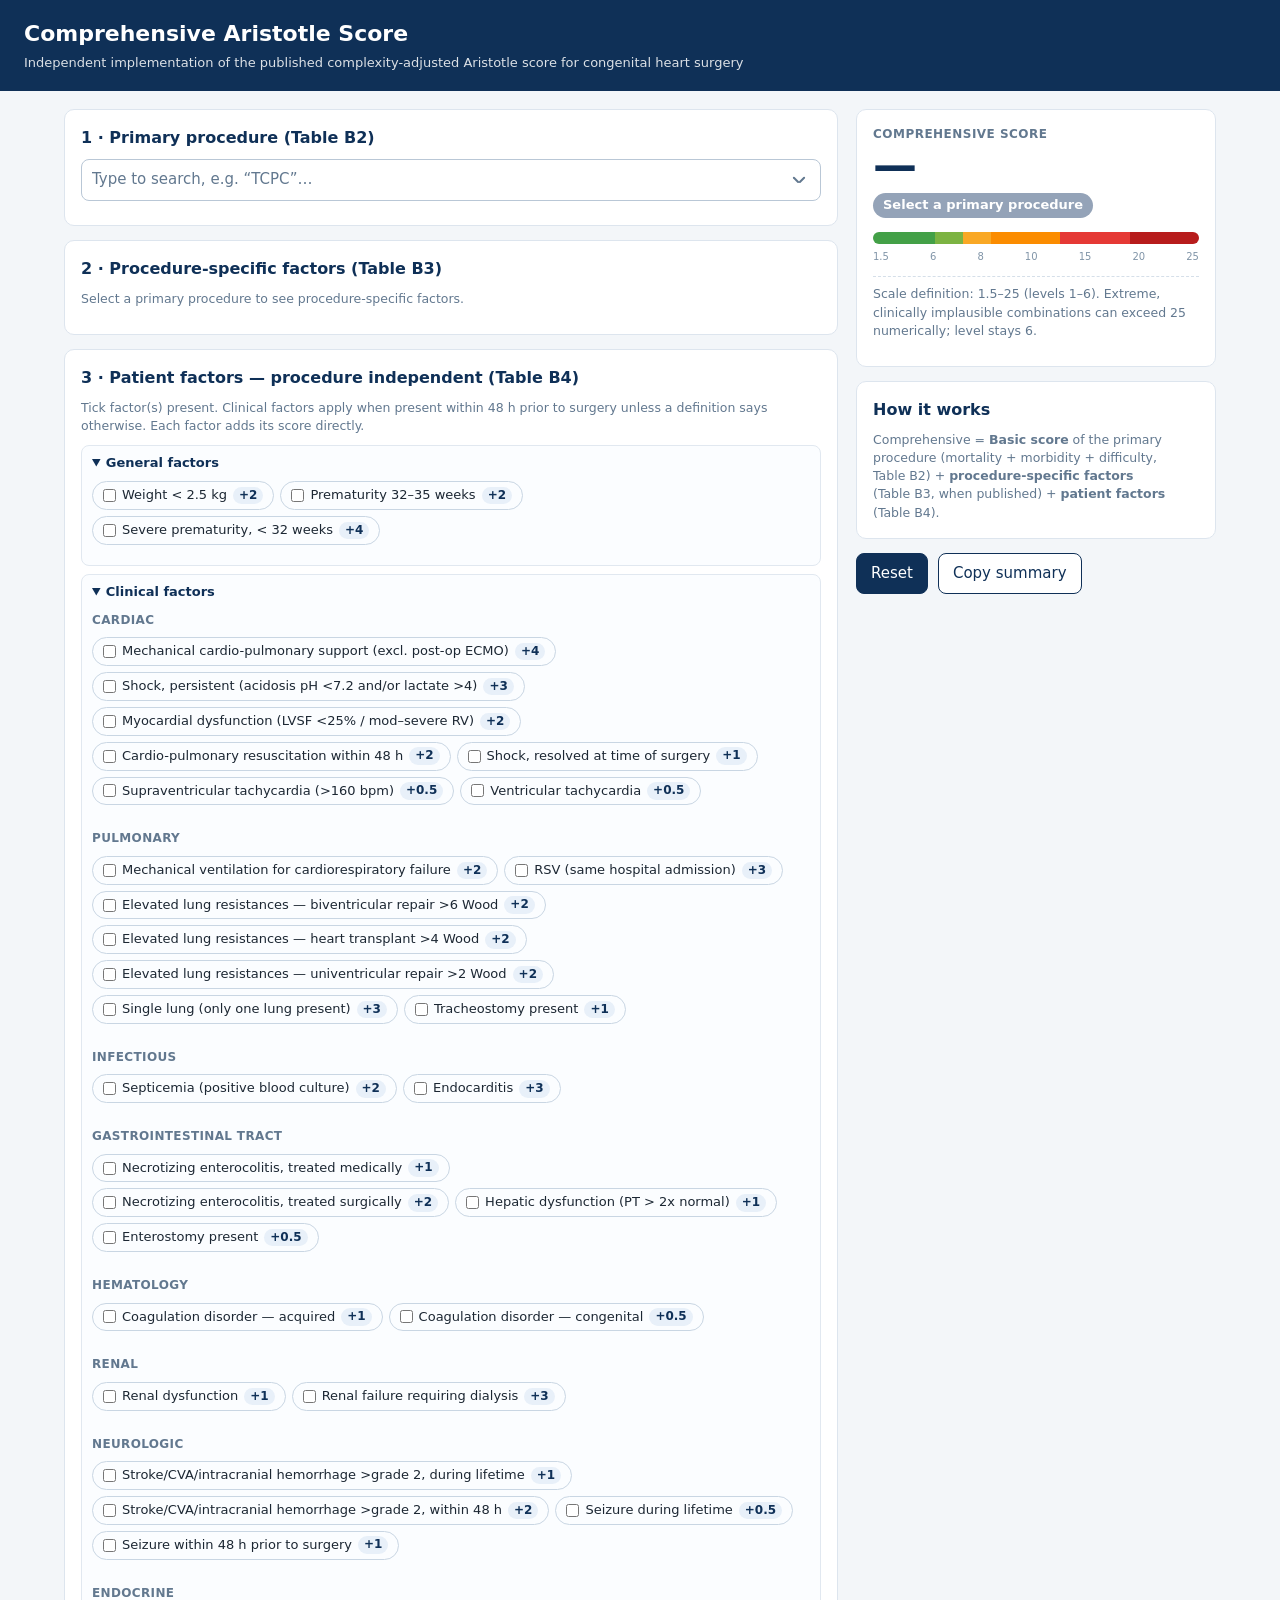
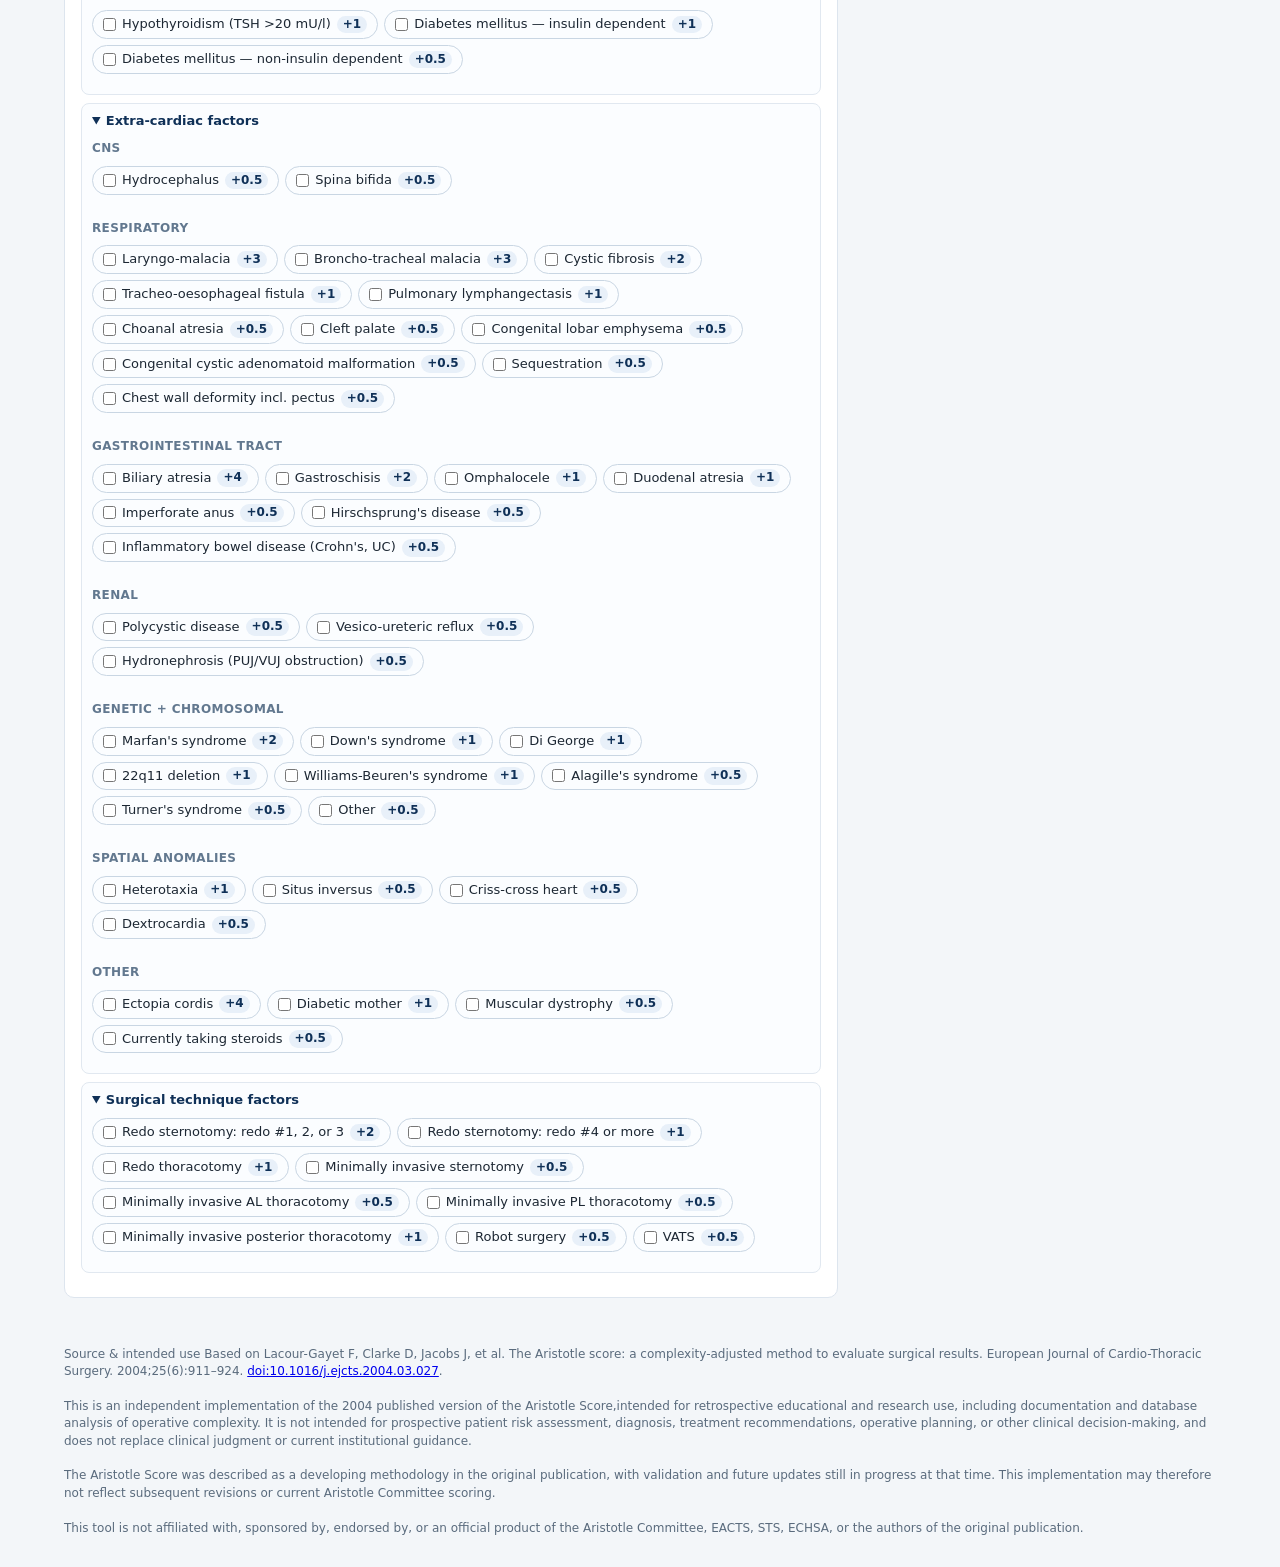
==== commit 40cefc66: "Rename index_v1.1.html to index.html Forgot github pages needs index.html by default." ====
--- a/index.html
+++ b/index.html
@@ -279,14 +279,14 @@
 })();
 
 /* ================= Primary procedure picker (Table B2) ================= */
-const DEFAULT_PROC=88; // ASO
+const DEFAULT_PROC=null; // no procedure selected initially
 let procNo=DEFAULT_PROC; // currently selected B2 procedure number, or null
 const procLabel=r=>r[0]+" · "+r[1];
 const procByLabel=new Map(B2R.map(r=>[procLabel(r),r[0]]));
+
 const procDD=Dropdown(document.getElementById("proc-dd"),B2R.map(procLabel),{
   placeholder:"Type to search, e.g. “TCPC”…",
   label:"Primary procedure",
-  initial:procLabel(byNo[DEFAULT_PROC]),
   onChange:label=>{
     procNo=label?procByLabel.get(label):null;
     renderSpecifics(); // the score itself is recomputed by the form's "change" listener below
@@ -310,8 +310,20 @@
   const cfg=procNo==null?null:B3[procNo];
   box.innerHTML="";
 
+  if(procNo==null){
+    const h=document.createElement("div");
+    h.className="hint";
+    h.textContent="Select a primary procedure to see procedure-specific factors.";
+    box.appendChild(h);
+    return;
+  }
+
   if(!cfg){ 
-    const h=document.createElement("div"); h.className="hint"; h.textContent="This procedure does not require additional procedure-specific information."; box.appendChild(h);
+    const h=document.createElement("div");
+    h.className="hint";
+    h.textContent="This procedure does not require additional procedure-specific information.";
+    box.appendChild(h);
+    return;
   }
 
     if(cfg.ovr&&cfg.ovr.length){
@@ -360,7 +372,7 @@
   /* no procedure selected (dropdown cleared) */
   if(procNo==null){
     document.getElementById("score").textContent="—";
-    lvlEl.textContent="Select a procedure"; lvlEl.style.background="";
+    lvlEl.textContent="Select a primary procedure"; lvlEl.style.background="";
     mk.hidden=true; ovNote.hidden=true; bd.innerHTML="";
     document.getElementById("proc-info").textContent="";
     return;
@@ -424,7 +436,8 @@
 
 document.getElementById("btn-reset").addEventListener("click",()=>{
   document.querySelectorAll("input[type=checkbox]").forEach(c=>c.checked=false);
-  procNo=DEFAULT_PROC; procDD.set(procLabel(byNo[DEFAULT_PROC]));
+  procNo=DEFAULT_PROC;
+  procDD.clear();
   renderSpecifics(); recompute();
 });
 
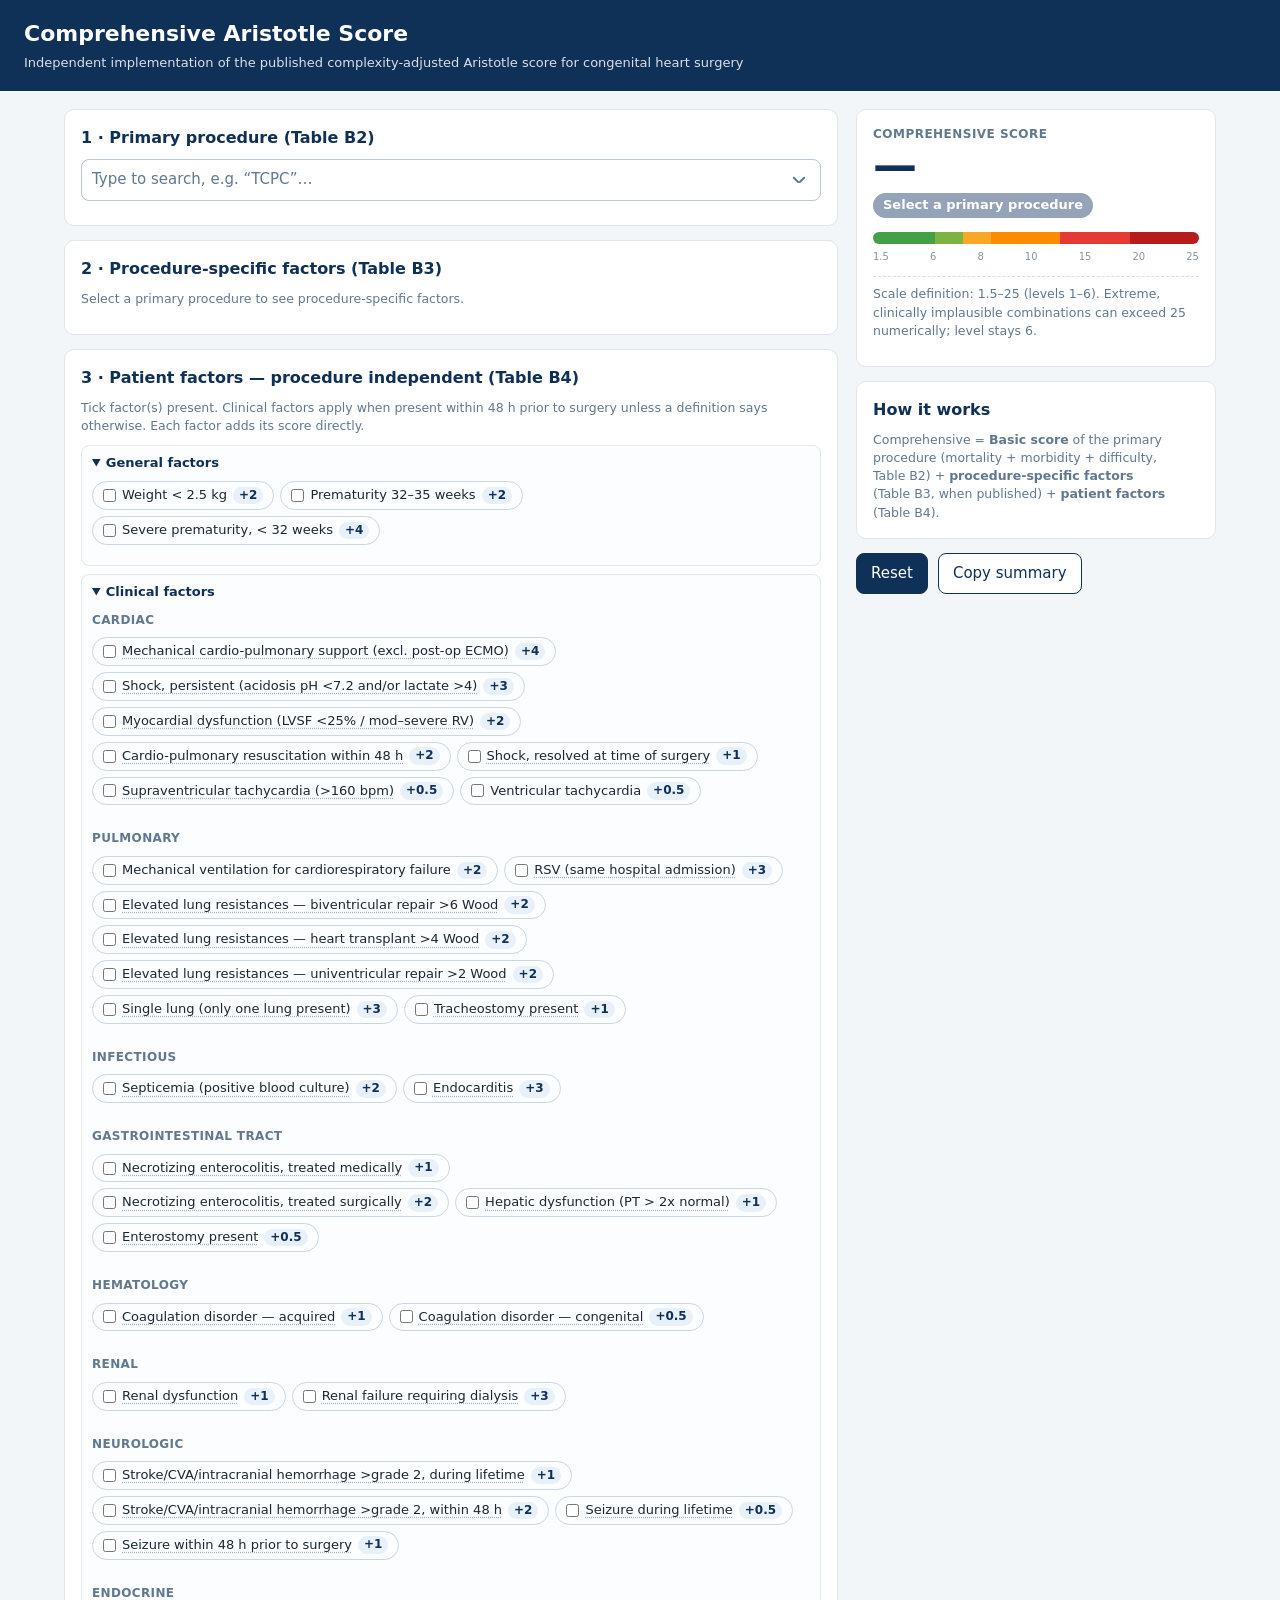
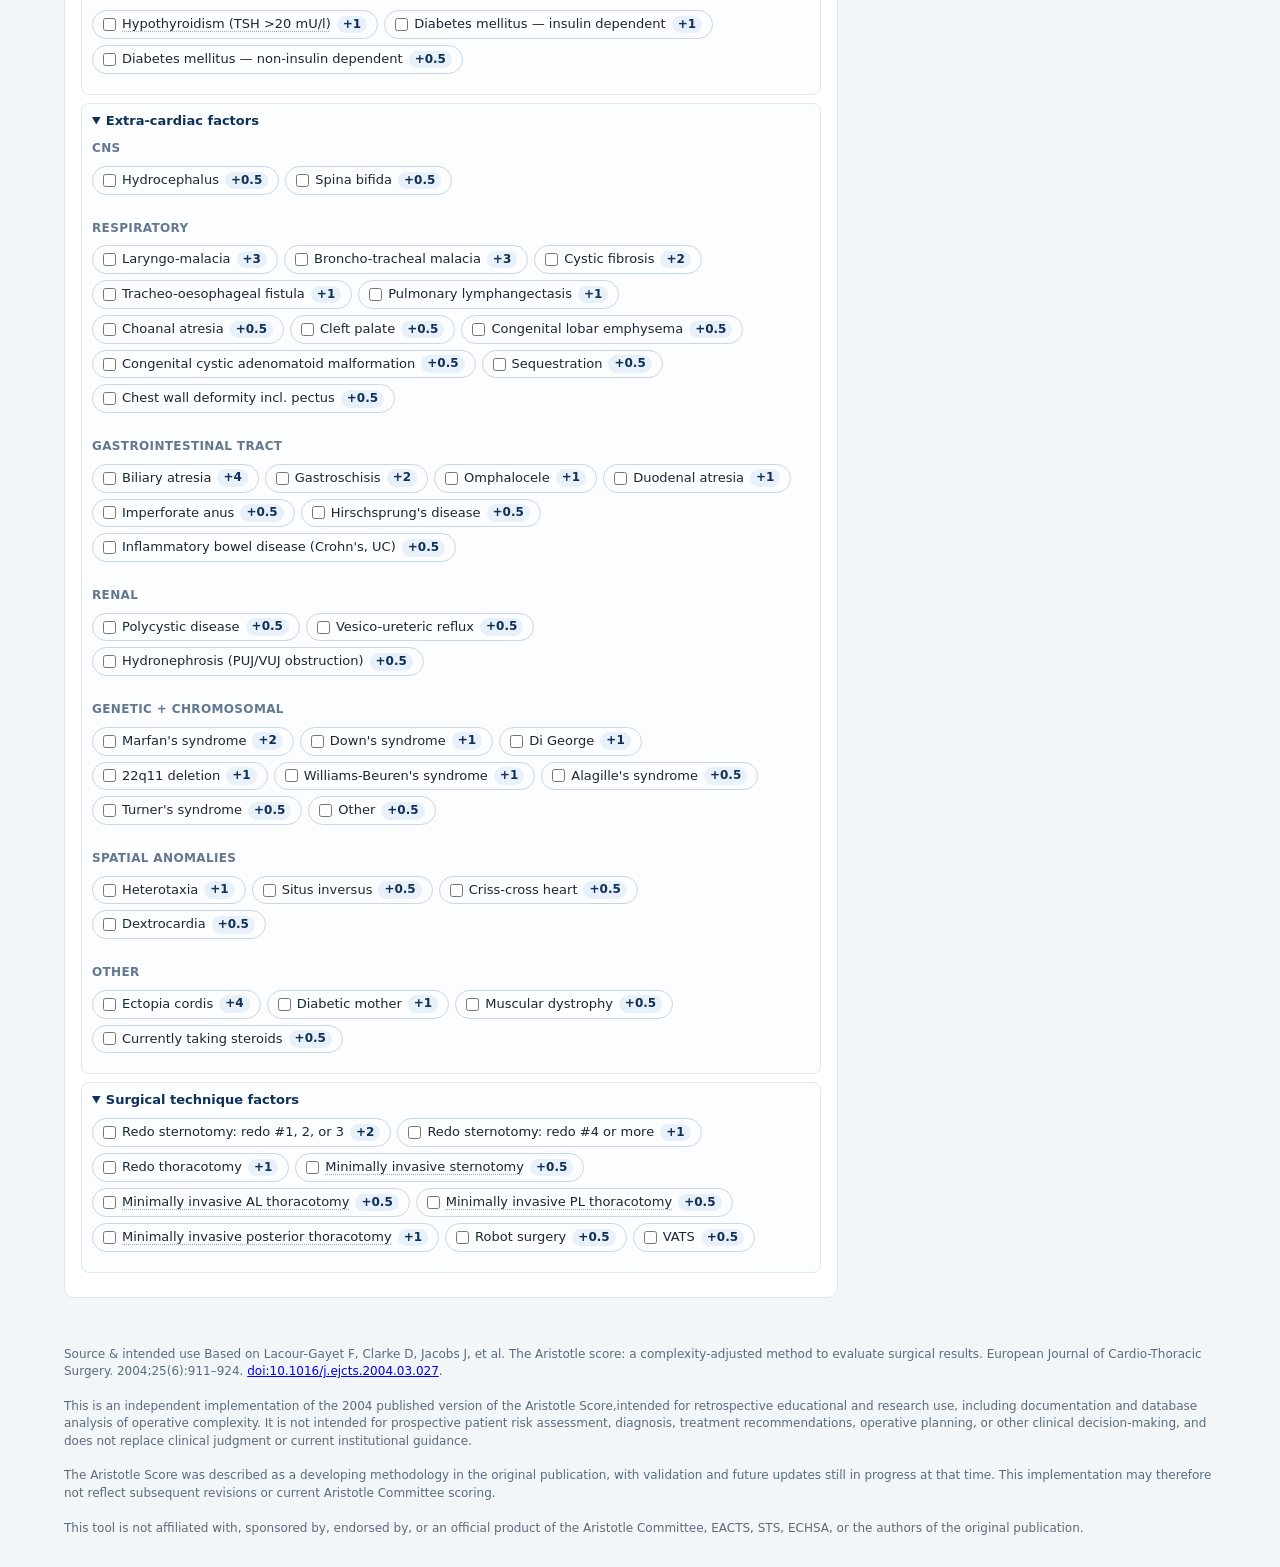
==== commit fe781d9a: "forgot to rename style.css" ====
--- a/index.html
+++ b/index.html
@@ -71,6 +71,12 @@
   <i>European Journal of Cardio-Thoracic Surgery</i> 2004;25(6):911–924. <a href="https://doi.org/10.1016/j.ejcts.2004.03.027">doi:10.1016/j.ejcts.2004.03.027</a>.<br>
   Educational reference tool. Based on a 2004 expert-consensus scoring system whose validation was still underway at publication [see paper §6.2]. Not a substitute for clinical judgement or the official Aristotle Committee materials. -->
 </footer>
+
+<dialog id="incomplete-dlg" aria-labelledby="incomplete-title">
+  <h2 id="incomplete-title">Score may be incomplete</h2>
+  <p>Table&nbsp;B3 only covers a subset of procedures. For the selected procedure, no procedure-specific factors are available in this tool, but additional information may still apply. The score shown <b>may therefore be incomplete</b>.</p>
+  <button type="button" id="incomplete-ok">I understand</button>
+</dialog>
 <script>
 "use strict";
 
@@ -289,20 +295,30 @@
   label:"Primary procedure",
   onChange:label=>{
     procNo=label?procByLabel.get(label):null;
-    renderSpecifics(); // the score itself is recomputed by the form's "change" listener below
+    renderSpecifics();
+    if(procNo!=null&&!B3[procNo])showIncompleteNotice();
+    // the score itself is recomputed by the form's "change" listener below
   }
 });
 
-function chipEl(dataAttr,val,label){
+function chipEl(dataAttr,val,label,def,excl){
   const lab=document.createElement("label"); lab.className="chip";
+  if(def&&String(def).trim())lab.dataset.def=String(def).trim(); // definition shown on hover (see .chip[data-def] in style.css)
   const cb=document.createElement("input"); cb.type="checkbox";
   if(dataAttr)cb.dataset[dataAttr]=val;
+  if(excl)cb.dataset.excl=excl; // mutually exclusive group name (see B4 change listener)
   lab.appendChild(cb);
   const span=document.createElement("span"); span.textContent=label; lab.appendChild(span);
   const pts=document.createElement("span"); pts.className="pts"; pts.textContent="+"+fmt(val);
   lab.appendChild(pts);
   return lab;
 }
+
+/* pop-up shown when the chosen procedure has no Table B3 entry; must be acknowledged */
+const dlg=document.getElementById("incomplete-dlg");
+dlg.addEventListener("cancel",e=>e.preventDefault()); // Esc does not dismiss it
+document.getElementById("incomplete-ok").addEventListener("click",()=>dlg.close());
+function showIncompleteNotice(){ if(!dlg.open)dlg.showModal(); document.getElementById("incomplete-ok").focus(); }
 
 /* render B3 section for the currently chosen primary */
 function renderSpecifics(){
@@ -321,7 +337,7 @@
   if(!cfg){ 
     const h=document.createElement("div");
     h.className="hint";
-    h.textContent="This procedure does not require additional procedure-specific information.";
+    h.textContent="No procedure-specific factors are available for this procedure; the score may be incomplete.";
     box.appendChild(h);
     return;
   }
@@ -330,14 +346,14 @@
     const h=document.createElement("div"); h.className="subhead"; h.textContent="Score as primary procedure (override)"; box.appendChild(h);
     const sel=document.createElement("select"); sel.id="ovr";
     const def=document.createElement("option"); def.value=""; def.textContent="No override"; sel.appendChild(def);
-    cfg.ovr.forEach(o=>{const op=document.createElement("option");op.value=o.no;op.textContent=o.l;sel.appendChild(op);});
+    cfg.ovr.forEach(o=>{const op=document.createElement("option");op.value=o.no;op.textContent=o.l;if(o.def)op.title=o.def;sel.appendChild(op);});
     box.appendChild(sel);
   }
   const chrome=document.createElement("div"); chrome.className="subhead"; chrome.textContent="Associated factors"; box.appendChild(chrome);
 
   const wrap=document.createElement("div"); wrap.className="chips";
-  cfg.m.forEach(mt=>wrap.appendChild(chipEl("b3m",fmt(mt.m+mt.mb+mt.d),mt.l)));
-  if(cfg.age)wrap.appendChild(chipEl("b3m",fmt(cfg.age.m+cfg.age.mb+cfg.age.d),cfg.age.l));
+  cfg.m.forEach(mt=>wrap.appendChild(chipEl("b3m",fmt(mt.m+mt.mb+mt.d),mt.l,mt.def)));
+  if(cfg.age)wrap.appendChild(chipEl("b3m",fmt(cfg.age.m+cfg.age.mb+cfg.age.d),cfg.age.l,cfg.age.def));
   box.appendChild(wrap);
 }
 
@@ -349,18 +365,27 @@
     const s=document.createElement("summary"); s.textContent=g.t; d.appendChild(s);
     if(g.items){
       const wrap=document.createElement("div"); wrap.className="chips";
-      g.items.forEach(it=>wrap.appendChild(chipEl("b4",it.s,it.l)));
+      g.items.forEach(it=>wrap.appendChild(chipEl("b4",it.s,it.l,it.def,it.excl)));
       d.appendChild(wrap);
     }
     if(g.subs)g.subs.forEach(sub=>{
       const sh=document.createElement("div"); sh.className="subhead"; sh.textContent=sub.n; d.appendChild(sh);
       const wrap=document.createElement("div"); wrap.className="chips";
-      sub.items.forEach(it=>wrap.appendChild(chipEl("b4",it.s,it.l)));
+      sub.items.forEach(it=>wrap.appendChild(chipEl("b4",it.s,it.l,it.def,it.excl)));
       d.appendChild(wrap);
     });
     body.appendChild(d);
   });
 })();
+
+/* mutually exclusive B4 factors: ticking one un-ticks the others in the same "excl" group */
+document.getElementById("b4body").addEventListener("change",e=>{
+  const t=e.target;
+  if(!t.checked||!t.dataset.excl)return;
+  document.querySelectorAll("#b4body input[data-excl]").forEach(cb=>{
+    if(cb!==t&&cb.dataset.excl===t.dataset.excl)cb.checked=false;
+  });
+});
 
 /* main recompute */
 function recompute(){
--- a/style/style.css
+++ b/style/style.css
@@ -41,3 +41,25 @@
 .hint{font-size:12.5px;color:#62788f;margin:0 0 10px}
 footer{padding:16px 24px 30px;font-size:12px;color:#5a6b7d;max-width:1200px;margin:0 auto}
 .none-note{font-size:13px;color:#62788f;font-style:italic}
+
+/* ---- Hover definitions (chips with a "def" in the JSON) ---- */
+.chip{position:relative}
+.chip[data-def]>span:nth-child(2){text-decoration:underline dotted #9db2c7;text-underline-offset:3px}
+.chip[data-def]::after{
+  content:attr(data-def);
+  position:absolute;left:0;bottom:calc(100% + 8px);z-index:20;
+  width:max-content;max-width:min(300px,80vw);
+  padding:8px 10px;border-radius:8px;
+  background:#0f3057;color:#fff;font-size:12.5px;line-height:1.4;font-weight:400;
+  box-shadow:0 4px 14px rgba(15,48,87,.25);
+  opacity:0;visibility:hidden;pointer-events:none;
+  transition:opacity .15s ease .25s,visibility 0s linear .4s;
+}
+.chip[data-def]:hover::after,
+.chip[data-def]:focus-within::after{opacity:1;visibility:visible;transition-delay:.25s,.25s}
+
+/* ---- "Score may be incomplete" pop-up ---- */
+dialog#incomplete-dlg{border:0;border-radius:12px;padding:22px 24px;max-width:min(440px,90vw);box-shadow:0 12px 40px rgba(15,48,87,.35);color:#1c2733}
+dialog#incomplete-dlg::backdrop{background:rgba(15,48,87,.45)}
+dialog#incomplete-dlg h2{margin:0 0 10px;font-size:18px;color:#0f3057}
+dialog#incomplete-dlg p{margin:0 0 16px}
